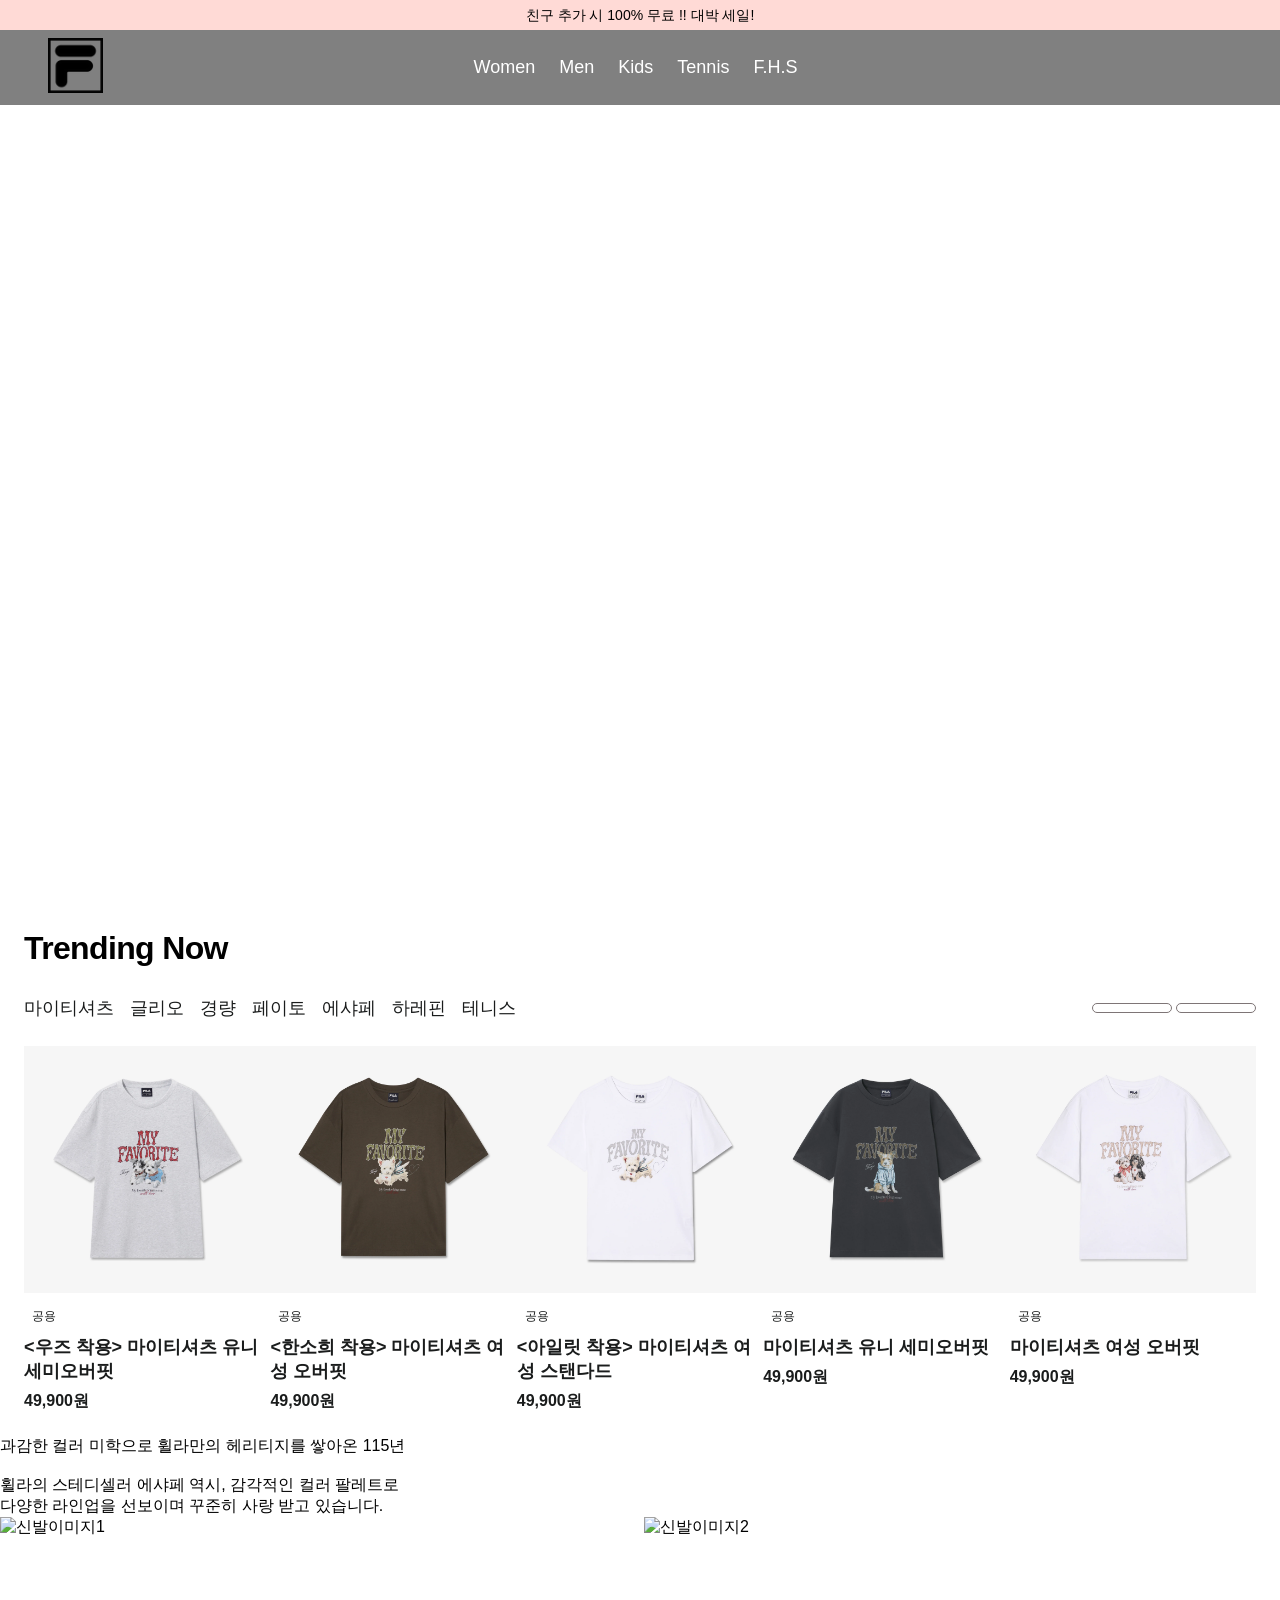
==== index.html @ 442d0986 "260515 FILA" ====
<!DOCTYPE html>
<html lang="ko">
<head>
    <meta charset="UTF-8">
    <title>Fila 공식 온라인 스토어</title>

    <link rel="stylesheet" href="css/public.css">
    <link rel="stylesheet" href="css/index.css">

    <script src="https://kit.fontawesome.com/d19fdaba43.js" crossorigin="anonymous"></script>
</head>
<body>
<div class="coupon_info_container">
    <span>친구 추가 시 100% 무료 !! 대박 세일!</span>
    <button type="button">
        <i class="fa-solid fa-xmark"></i>
    </button>
</div>

<header>
    <a class="home_btn" href="#">
        <img src="image/logo/header-logo.webp" alt="헤더로고">
    </a>

    <ul class="main_menu">
        <li><a href="#">Women</a></li>
        <li><a href="#">Men</a></li>
        <li><a href="#">Kids</a></li>
        <li><a href="#">Tennis</a></li>
        <li><a href="#">F.H.S</a></li>
    </ul>

    <nav>
        <ul>
            <li>
                <a href="#">
                    <i class="fa-solid fa-map-location-dot"></i>
                </a>
            </li>
            <li>
                <a href="#">
                    <i class="fa-solid fa-magnifying-glass"></i>
                </a>
            </li>
            <li>
                <a href="#">
                    <i class="fa-regular fa-user"></i>
                </a>
            </li>
            <li>
                <a href="#">
                    <i class="fa-solid fa-bag-shopping"></i>
                </a>
            </li>
        </ul>
    </nav>
</header>

<main>
    <section class="hero_section">
        <video playsinline="true" autoplay="autoplay" loop="loop" muted="muted" preload="metadata" poster="//www.fila.co.kr/cdn/shop/files/preview_images/40ed1433d6f740edae9171f7a3066c3a.thumbnail.0000000000_1100x.jpg?v=1778488149"><source src="//www.fila.co.kr/cdn/shop/videos/c/vp/40ed1433d6f740edae9171f7a3066c3a/40ed1433d6f740edae9171f7a3066c3a.HD-1080p-7.2Mbps-83835070.mp4?v=0" type="video/mp4"><img src="//www.fila.co.kr/cdn/shop/files/preview_images/40ed1433d6f740edae9171f7a3066c3a.thumbnail.0000000000_1100x.jpg?v=1778488149"></video>
    </section>


    <section class="trending_section">
        <h2>Trending Now</h2>
        <div>
            <ul>
                <li><button type="button">마이티셔츠</button></li>
                <li><button type="button">글리오</button></li>
                <li><button type="button">경량</button></li>
                <li><button type="button">페이토</button></li>
                <li><button type="button">에샤페</button></li>
                <li><button type="button">하레핀</button></li>
                <li><button type="button">테니스</button></li>
            </ul>

            <div class="arrow_button_container">
                <button type="button" class="arrow_button">
                    <i class="fa-solid fa-caret-left"></i>
                </button>
                <button type="button" class="arrow_button">
                    <i class="fa-solid fa-caret-right"></i>
                </button>
            </div>
        </div>

        <ul>
            <li>
                <a href="#">
                    <div class="image_container">
                        <img src="image/clothes1.webp" alt="<우즈 착용> 마이티셔츠 유니 세미오버핏">
                    </div>
                    <span class="tag">공용</span>
                    <strong class="title">&lt;우즈 착용&gt; 마이티셔츠 유니 세미오버핏</strong>
                    <strong class="price">49,900원</strong>
                </a>
            </li>
            <li>
                <a href="#">
                    <div class="image_container">
                        <img src="image/clothes2.webp" alt="<한소희 착용> 마이티셔츠 여성 오버핏">
                    </div>
                    <span class="tag">공용</span>
                    <strong class="title">&lt;한소희 착용&gt; 마이티셔츠 여성 오버핏</strong>
                    <strong class="price">49,900원</strong>
                </a>
            </li>
            <li>
                <a href="#">
                    <div class="image_container">
                        <img src="image/clothes3.webp" alt="<아일릿 착용> 마이티셔츠 여성 스탠다드">
                    </div>
                    <span class="tag">공용</span>
                    <strong class="title">&lt;아일릿 착용&gt; 마이티셔츠 여성 스탠다드</strong>
                    <strong class="price">49,900원</strong>
                </a>
            </li>
            <li>
                <a href="#">
                    <div class="image_container">
                        <img src="image/clothes4.webp" alt="마이티셔츠 유니 세미오버핏">
                    </div>
                    <span class="tag">공용</span>
                    <strong class="title">마이티셔츠 유니 세미오버핏</strong>
                    <strong class="price">49,900원</strong>
                </a>
            </li>
            <li>
                <a href="#">
                    <div class="image_container">
                        <img src="image/clothes5.webp" alt="마이티셔츠 여성 오버핏">
                    </div>
                    <span class="tag">공용</span>
                    <strong class="title">마이티셔츠 여성 오버핏</strong>
                    <strong class="price">49,900원</strong>
                </a>
            </li>
        </ul>
    </section>













    <section class="paragraph_section">
        <p>
            과감한 컬러 미학으로 휠라만의 헤리티지를 쌓아온 115년
            <br><br>
            휠라의 스테디셀러 에샤페 역시, 감각적인 컬러 팔레트로
            <br>
            다양한 라인업을 선보이며 꾸준히 사랑 받고 있습니다.
        </p>
    </section>

    <section class="image_section1">
        <img src="image/img1_1.webp" height="938" width="750" alt="신발이미지1" />
        <img src="image/img1_2.webp" height="938" width="750" alt="신발이미지2" />
    </section>









</main>



<footer>

</footer>
</body>
</html>
---- css/public.css ----
@font-face {
    font-family: 'Pretendard';
    src: url('https://cdn.jsdelivr.net/gh/projectnoonnu/pretendard@1.0/Pretendard-Thin.woff2') format('woff2');
    font-weight: 100;
    font-display: swap;
}

@font-face {
    font-family: 'Pretendard';
    src: url('https://cdn.jsdelivr.net/gh/projectnoonnu/pretendard@1.0/Pretendard-ExtraLight.woff2') format('woff2');
    font-weight: 200;
    font-display: swap;
}

@font-face {
    font-family: 'Pretendard';
    src: url('https://cdn.jsdelivr.net/gh/projectnoonnu/pretendard@1.0/Pretendard-Light.woff2') format('woff2');
    font-weight: 300;
    font-display: swap;
}

@font-face {
    font-family: 'Pretendard';
    src: url('https://cdn.jsdelivr.net/gh/projectnoonnu/pretendard@1.0/Pretendard-Regular.woff2') format('woff2');
    font-weight: 400;
    font-display: swap;
}

@font-face {
    font-family: 'Pretendard';
    src: url('https://cdn.jsdelivr.net/gh/projectnoonnu/pretendard@1.0/Pretendard-Medium.woff2') format('woff2');
    font-weight: 500;
    font-display: swap;
}

@font-face {
    font-family: 'Pretendard';
    src: url('https://cdn.jsdelivr.net/gh/projectnoonnu/pretendard@1.0/Pretendard-SemiBold.woff2') format('woff2');
    font-weight: 600;
    font-display: swap;
}

@font-face {
    font-family: 'Pretendard';
    src: url('https://cdn.jsdelivr.net/gh/projectnoonnu/pretendard@1.0/Pretendard-Bold.woff2') format('woff2');
    font-weight: 700;
    font-display: swap;
}

@font-face {
    font-family: 'Pretendard';
    src: url('https://cdn.jsdelivr.net/gh/projectnoonnu/pretendard@1.0/Pretendard-ExtraBold.woff2') format('woff2');
    font-weight: 800;
    font-display: swap;
}

@font-face {
    font-family: 'Pretendard';
    src: url('https://cdn.jsdelivr.net/gh/projectnoonnu/pretendard@1.0/Pretendard-Black.woff2') format('woff2');
    font-weight: 900;
    font-display: swap;
}

:root {
    /* Surface: 전체적인 배경과 면의 구성 */
    --color-surface: #f9f9f9;
    --color-surface-dim: #dadada;
    --color-surface-bright: #f9f9f9;
    --color-surface-container-lowest: #ffffff;
    --color-surface-container-low: #f3f3f4;
    --color-surface-container: #eeeeee;
    --color-surface-container-high: #e8e8e8;
    --color-surface-container-highest: #e2e2e2;
    --color-on-surface: #1a1c1c;
    --color-on-surface-variant: #4c4546;
    --color-inverse-surface: #2f3131;
    --color-inverse-on-surface: #f0f1f1;

    /* Line & Tint: 경계선 및 틴트 */
    --color-outline: #7e7576;
    --color-outline-variant: #cfc4c5;
    --color-surface-tint: #5e5e5e;

    /* Primary: 핵심이 되는 블랙 포인트 */
    --color-primary: #000000;
    --color-on-primary: #ffffff;
    --color-primary-container: #1b1b1b;
    --color-on-primary-container: #848484;
    --color-inverse-primary: #c6c6c6;

    /* Secondary: 차분한 미디엄 그레이 */
    --color-secondary: #5e5e5d;
    --color-on-secondary: #ffffff;
    --color-secondary-container: #e0dfdd;
    --color-on-secondary-container: #626361;

    /* Tertiary: 프라이머리와 조화를 이루는 블랙/다크 그레이 */
    --color-tertiary: #000000;
    --color-on-tertiary: #ffffff;
    --color-tertiary-container: #1b1b1b;
    --color-on-tertiary-container: #848484;

    /* Error: 가시성을 위한 레드 포인트 (유지) */
    --color-error: #ba1a1a;
    --color-on-error: #ffffff;
    --color-error-container: #ffdad6;
    --color-on-error-container: #93000a;

    /* Fixed: 고정된 대비값 (베이지 & 실버 톤) */
    --color-primary-fixed: #e2e2e2;
    --color-primary-fixed-dim: #c6c6c6;
    --color-on-primary-fixed: #1b1b1b;
    --color-on-primary-fixed-variant: #474747;
    --color-secondary-fixed: #e3e2e0;
    --color-secondary-fixed-dim: #c7c6c4;
    --color-on-secondary-fixed: #1b1c1b;
    --color-on-secondary-fixed-variant: #464746;
    --color-tertiary-fixed: #e2e2e2;
    --color-tertiary-fixed-dim: #c6c6c6;
    --color-on-tertiary-fixed: #1b1b1b;
    --color-on-tertiary-fixed-variant: #474747;

    /* Background & Others */
    --color-background: #f9f9f9;
    --color-on-background: #1a1c1c;
    --color-surface-variant: #e2e2e2;

    /* Typography tokens */
    --font-family-primary: 'Pretendard', sans-serif;
    --font-family-fallback: 'Pretendard', sans-serif;

    --font-display-lg-family: var(--font-family-primary);
    --font-display-lg-size: 72px;
    --font-display-lg-weight: 700;
    --font-display-lg-line-height: 1.1;
    --font-display-lg-letter-spacing: -0.04em;

    --font-display-lg-mobile-family: var(--font-family-primary);
    --font-display-lg-mobile-size: 40px;
    --font-display-lg-mobile-weight: 700;
    --font-display-lg-mobile-line-height: 1.2;
    --font-display-lg-mobile-letter-spacing: -0.02em;

    --font-headline-lg-family: var(--font-family-primary);
    --font-headline-lg-size: 32px;
    --font-headline-lg-weight: 600;
    --font-headline-lg-line-height: 1.3;
    --font-headline-lg-letter-spacing: -0.02em;

    --font-headline-md-family: var(--font-family-primary);
    --font-headline-md-size: 24px;
    --font-headline-md-weight: 600;
    --font-headline-md-line-height: 1.4;
    --font-headline-md-letter-spacing: -0.01em;

    --font-body-lg-family: var(--font-family-primary);
    --font-body-lg-size: 18px;
    --font-body-lg-weight: 700;
    --font-body-lg-line-height: 1.6;
    --font-body-lg-letter-spacing: 0;

    --font-body-md-family: var(--font-family-primary);
    --font-body-md-size: 16px;
    --font-body-md-weight: 400;
    --font-body-md-line-height: 1.6;
    --font-body-md-letter-spacing: 0;

    --font-label-lg-family: var(--font-family-primary);
    --font-label-lg-size: 14px;
    --font-label-lg-weight: 600;
    --font-label-lg-line-height: 1.2;
    --font-label-lg-letter-spacing: 0.05em;

    --font-label-sm-family: var(--font-family-primary);
    --font-label-sm-size: 12px;
    --font-label-sm-weight: 500;
    --font-label-sm-line-height: 1.2;
    --font-label-sm-letter-spacing: 0.02em;

    /* Spacing and layout tokens */
    --spacing-base: 8px;
    --spacing-container-max: 1440px;
    --spacing-gutter: 32px;
    --spacing-margin-desktop: 64px;
    --spacing-margin-mobile: 20px;
    --spacing-section-gap: 120px;

    /* Shape and structure tokens */
    --radius-none: 0;
    --border-width-hairline: 1px;
    --border-width-focus: 2px;
    --border-primary: var(--border-width-hairline) solid var(--color-primary);
}

*{
    margin: 0;
    padding: 0;
    box-sizing: border-box;
    font-family: var(--font-family-primary);
}
ul{
    list-style: none;
}
---- css/index.css ----
.coupon_info_container{
    position: fixed;
    width: 100%;
    height: 30px;
    text-align: center;
    font-size: var(--font-label-lg-size);
    line-height: 30px;
    background-color: var(--color-error-container);
    z-index: 99;
}
.coupon_info_container > button{
    position: absolute;
    right: 20px;
    line-height: 30px;
    background: unset;
    border: none;
    color: var(--color-on-secondary-container);
}
/***********************************************************/
header{
    position: absolute;
    width: 100vw;
    top: 30px;
    background-color: grey;
    display: flex;
    justify-content: space-between;
    align-items: center;
    padding: 8px 48px;
}

header > .home_btn > img{
    width: 55px;
    height: 55px;
}

header > .main_menu{
    display: flex;
}

header > .main_menu > li{
    padding: 4px 12px;
    cursor: pointer;
    /*background-color: black;*/
}
header > .main_menu > li > a{
    text-decoration: none; /*underline 제거*/
    color: var(--color-on-primary);
    font-size: var(--font-body-lg-size);
    font-weight: 500;
    line-height: var(--font-body-lg-line-height);
    letter-spacing: var(--font-body-lg-letter-spacing);
    padding: 4px 0;
    /* 마우스 올렸을 시 */
    &:hover{
        border-bottom: 2px solid var(--color-on-primary)
    }
}

header > nav > ul{
    display: flex;
}

header > nav li{
    padding: 4px 8px;
}

header > nav a{
    text-decoration: none; /*underline 제거*/
    color: var(--color-on-primary);
    font-size: var(--font-body-lg-size);
    font-weight: var(--font-body-lg-weight);
    line-height: var(--font-body-lg-line-height);
    letter-spacing: var(--font-body-lg-letter-spacing);
    padding: 4px 0;
}
/****************************************************/

main > .hero_section > video{
    width: 100vw;
    height: 100vh;
    object-fit: cover;
}
/************************************************/

main > .trending_section{
    padding: 24px;
    display: flex;
    flex-direction: column;
    gap: 24px;
}

.trending_section > h2{
    font-size: var(--font-headline-lg-size);
    font-weight: var(--font-headline-lg-weight);
    line-height: var(--font-headline-lg-line-height);
    letter-spacing: var(--font-headline-lg-letter-spacing);
}

.trending_section > div{
    display: flex;
    justify-content: space-between;
}
.trending_section > div > ul{
    display: flex;
    gap: 16px;
}
.trending_section button{
    font-size: var(--font-body-lg-size);
    line-height: var(--font-body-lg-line-height);
    background: unset;
    border: none;
    color: var(--color-on-background);
}
.trending_section .arrow_button{
    width: 80px;
    border: 1px solid var(--color-outline);
    color: var(--color-on-background);
    border-radius: 16px;
    padding: 4px 8px;
    cursor: pointer;

    &:hover {
        background-color: var(--color-surface-container-high);
    }
}

.trending_section > ul{
    display: flex;
}
.trending_section > ul > li{
    width: 400px;
}
.trending_section > ul > li > a{
    display: flex;
    flex-direction: column;
    gap: 8px;
    text-decoration: none;
    color: var(--color-on-background);
}
.trending_section .image_container > img{
    width: 100%;
}

.trending_section .tag{
    font-size: var(--font-label-sm-size);
    line-height: var(--font-label-sm-line-height);
    color: var(--color-on-background);
    padding: 4px 8px;
    border-radius: 16px;
}
.trending_section .title{
    font-size: var(--font-body-lg-size);
    font-weight: var(--font-body-lg-weight);
}
.trending_section .price{}







/************************************************/

main .image_section1{
    display: flex;
}
main .image_section1 img{
    width: 100%;
}
main .image_section1 img:first-child{
    margin-right: 8px;
}
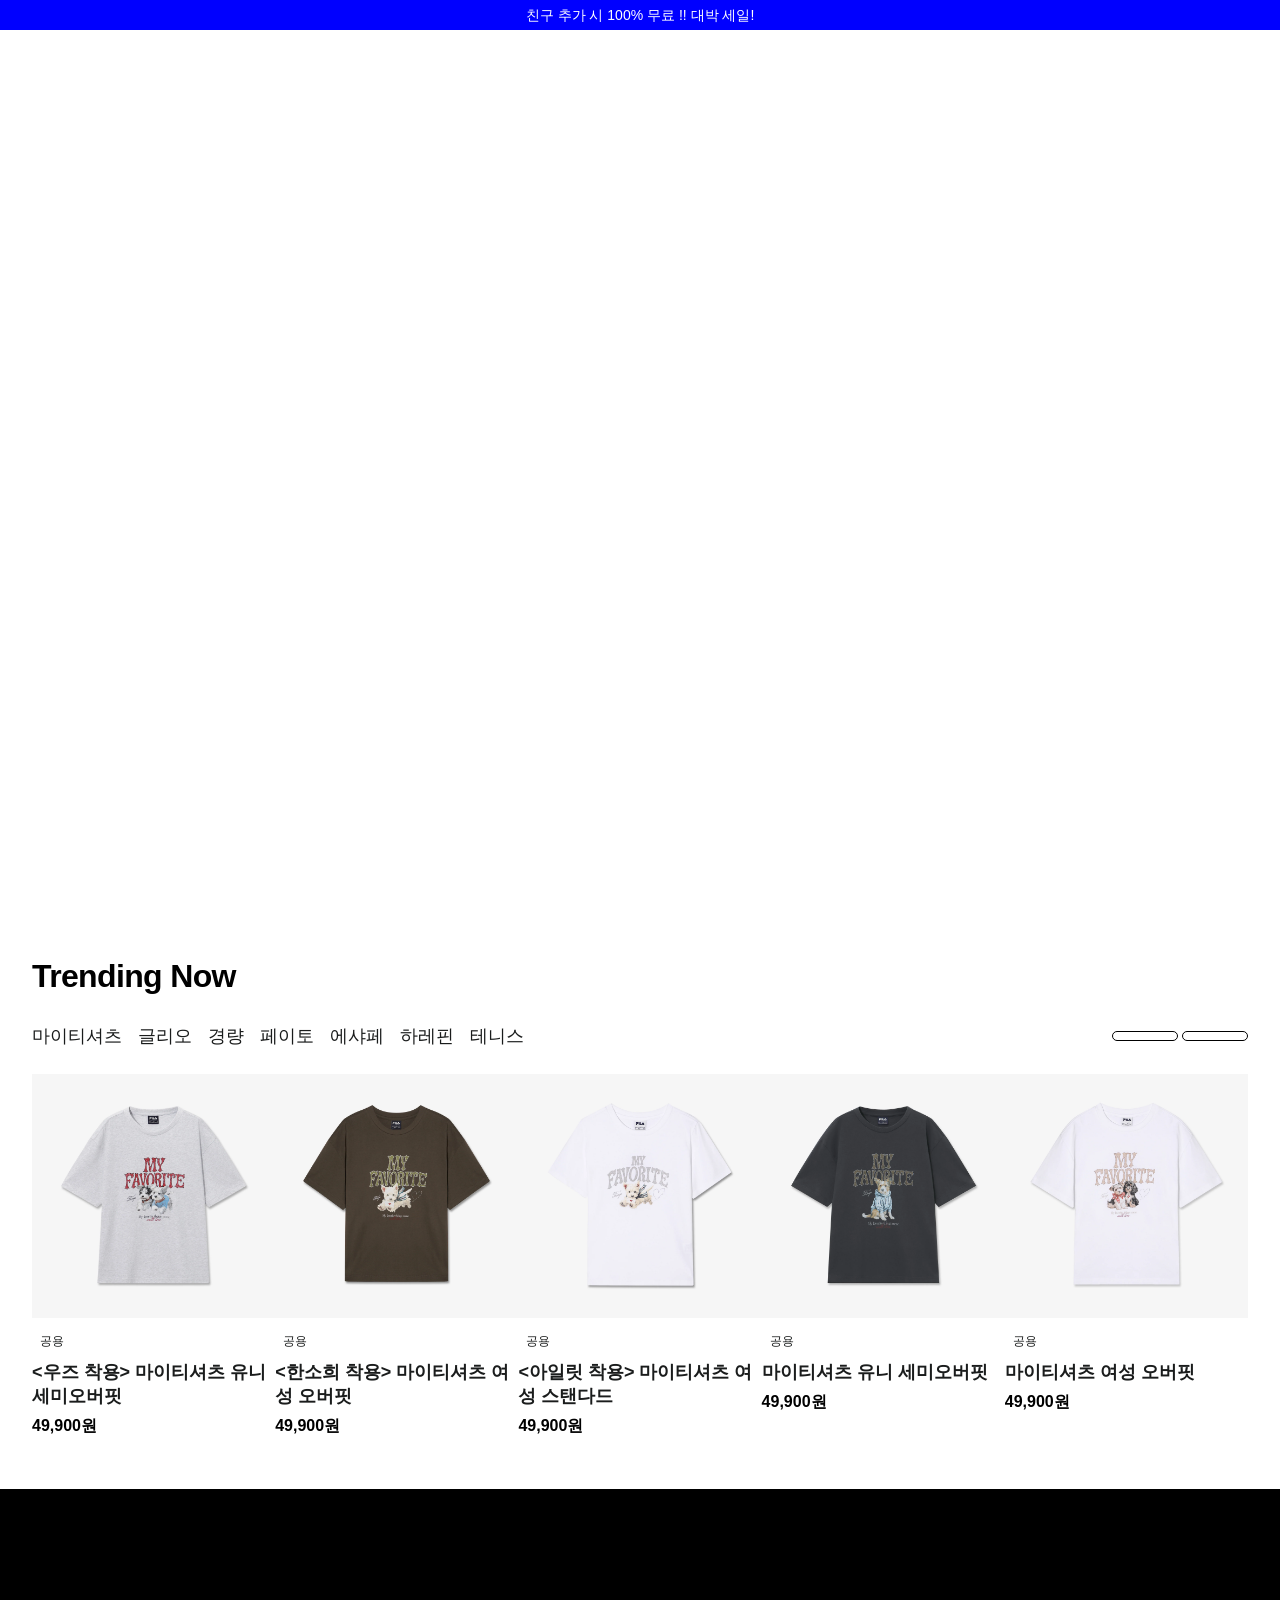
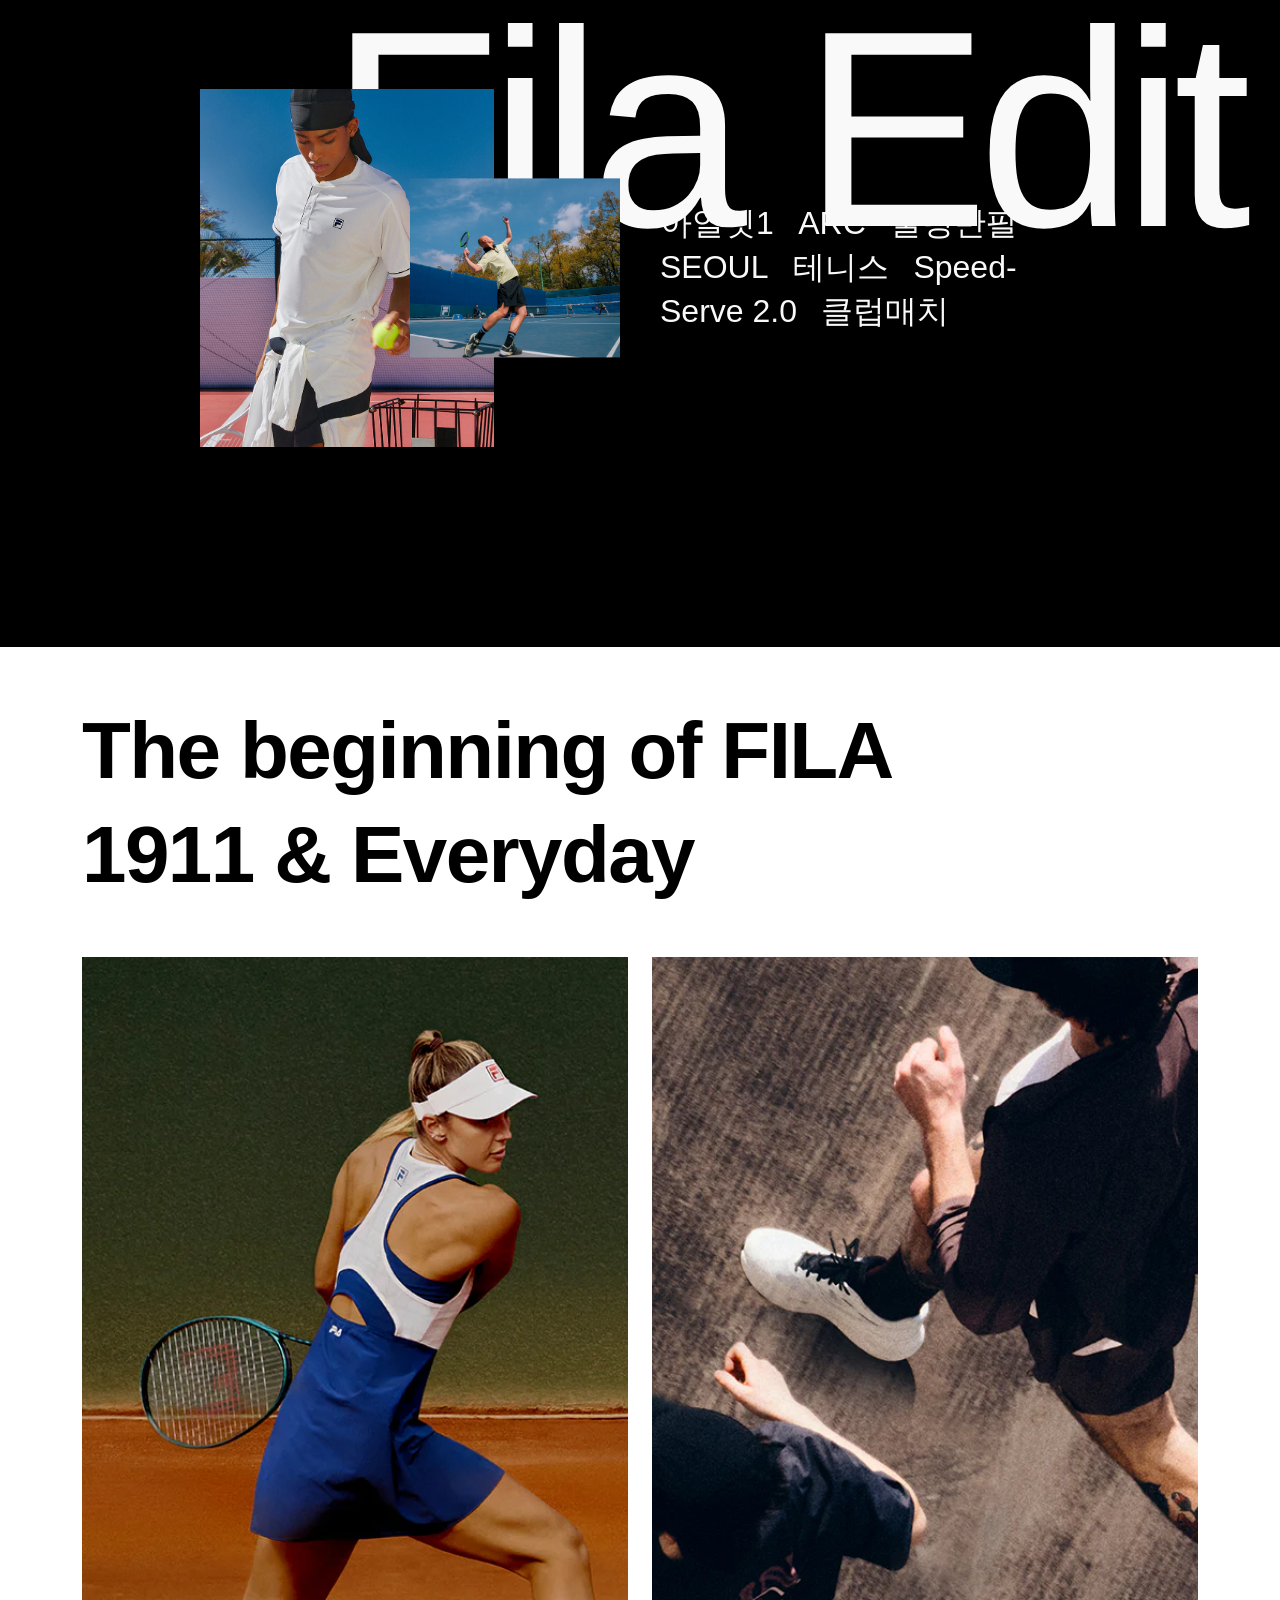
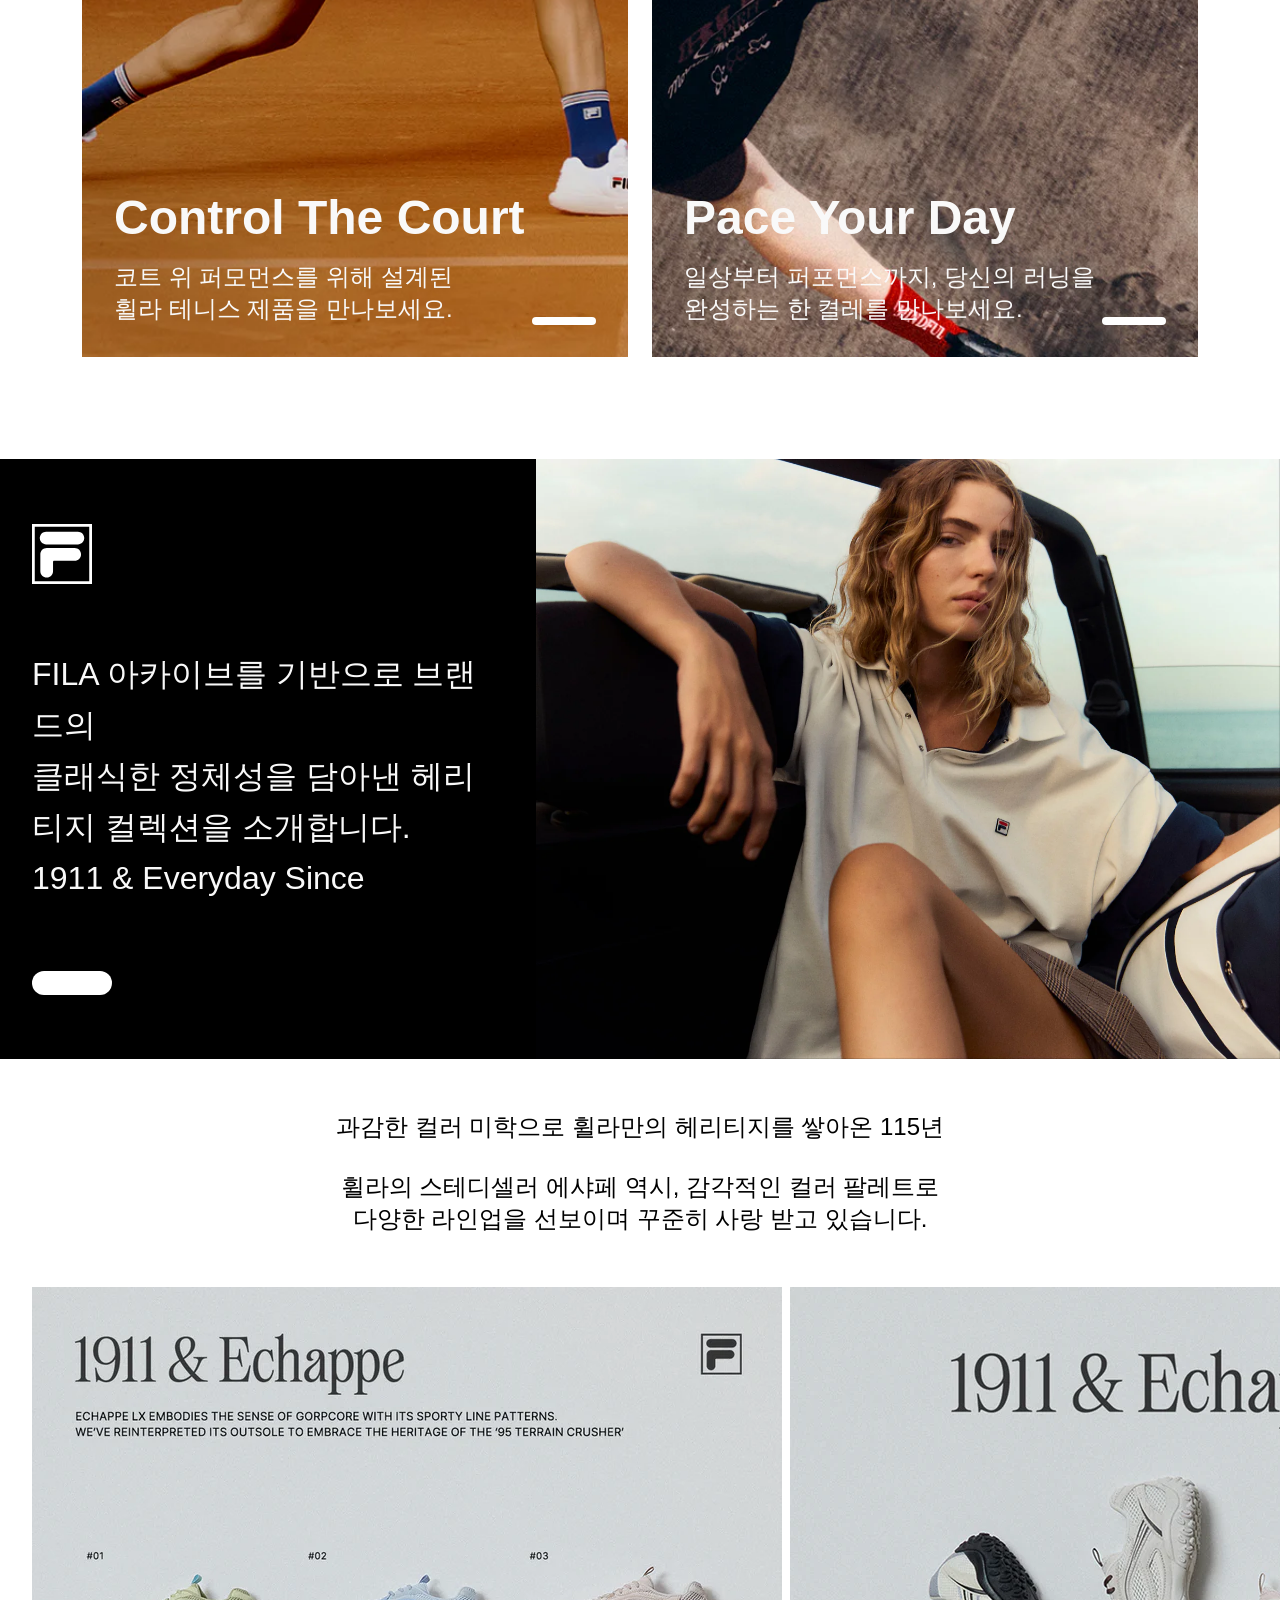
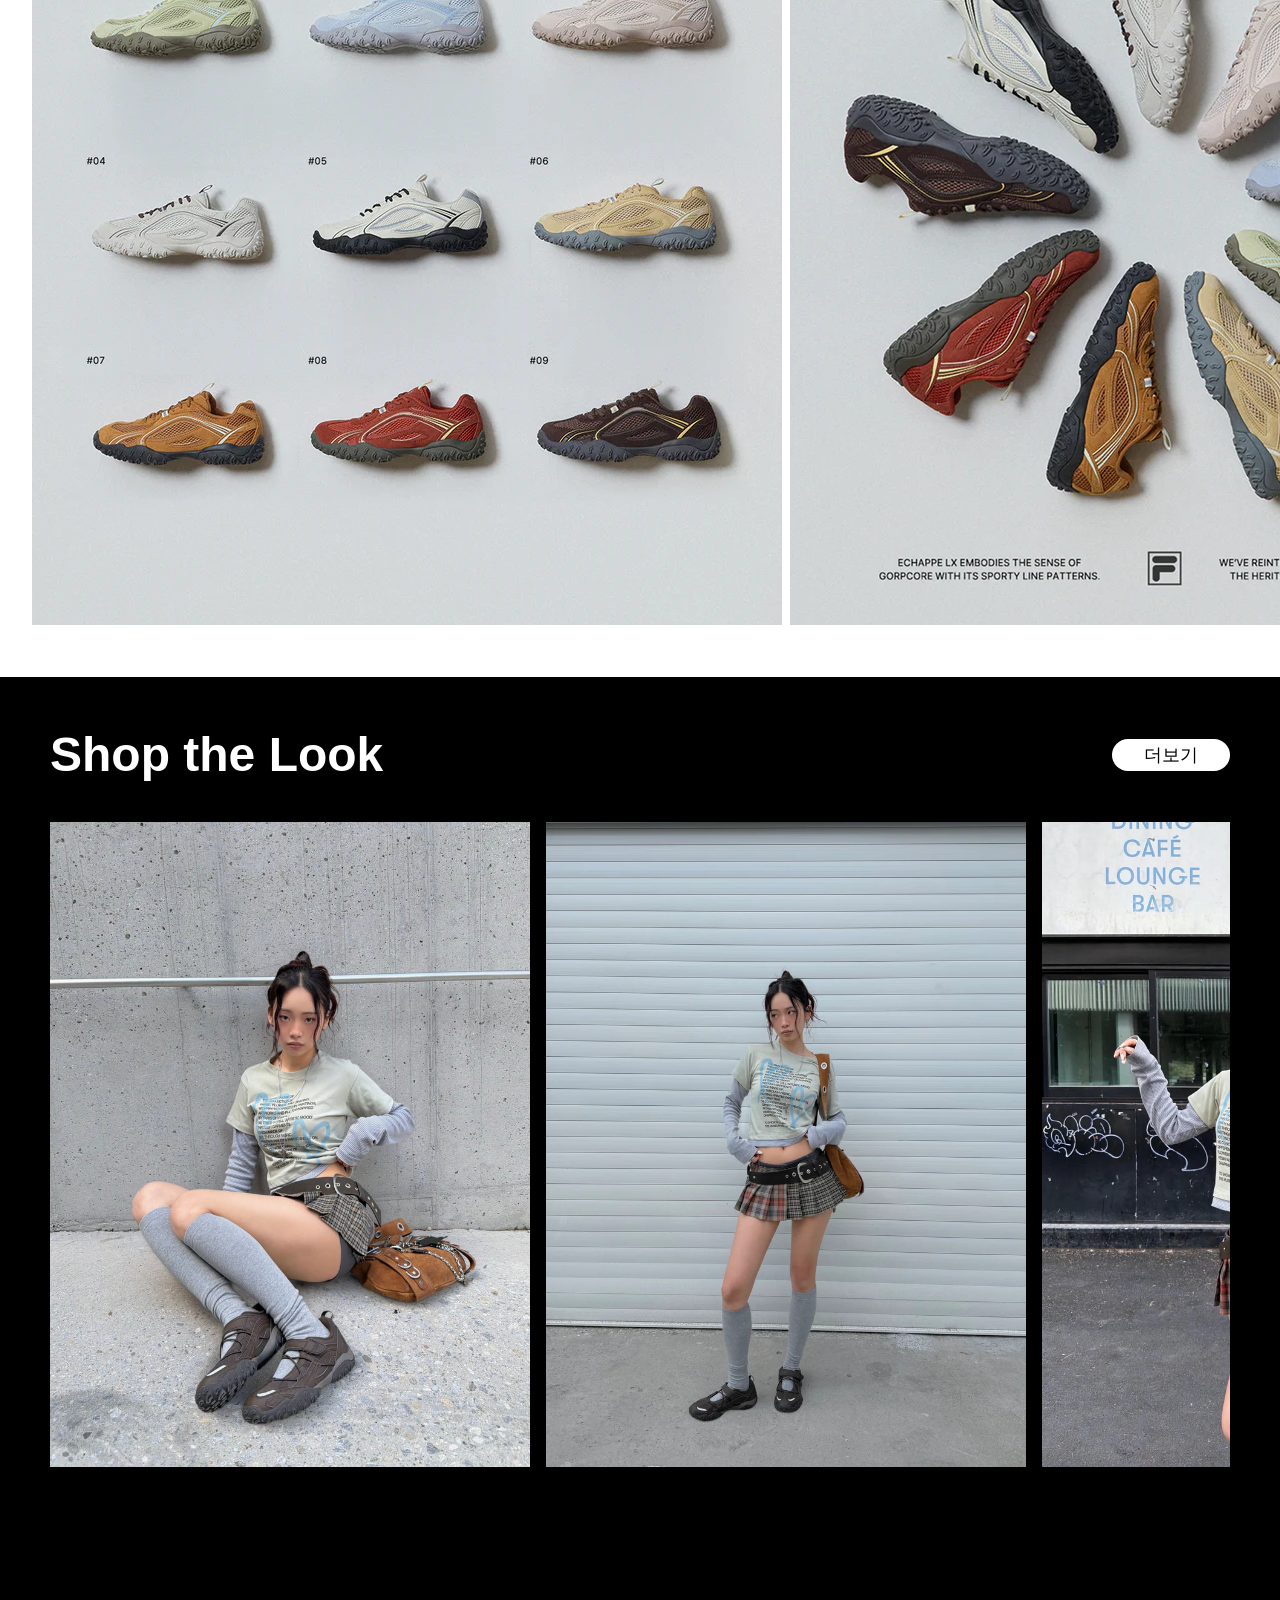
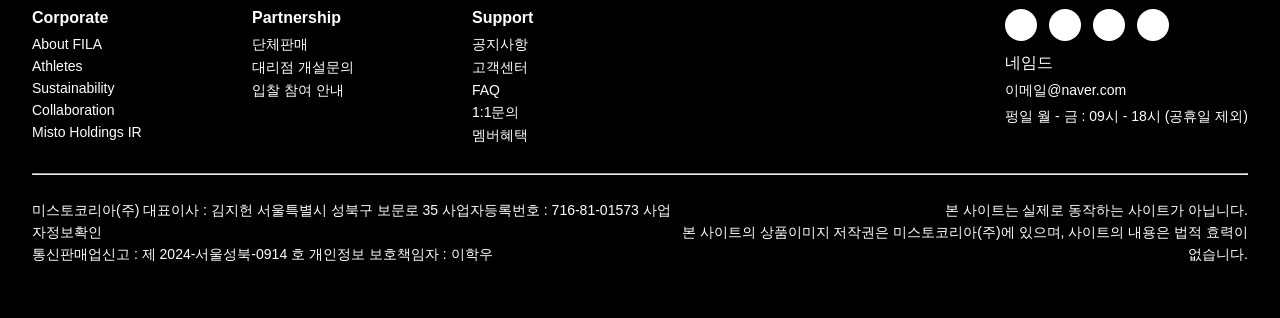
==== commit f573e164: "0518 수업 끝 !!!!" ====
--- a/index.html
+++ b/index.html
@@ -10,176 +10,404 @@
     <script src="https://kit.fontawesome.com/d19fdaba43.js" crossorigin="anonymous"></script>
 </head>
 <body>
-<div class="coupon_info_container">
-    <span>친구 추가 시 100% 무료 !! 대박 세일!</span>
-    <button type="button">
-        <i class="fa-solid fa-xmark"></i>
-    </button>
-</div>
-
-<header>
-    <a class="home_btn" href="#">
-        <img src="image/logo/header-logo.webp" alt="헤더로고">
-    </a>
-
-    <ul class="main_menu">
-        <li><a href="#">Women</a></li>
-        <li><a href="#">Men</a></li>
-        <li><a href="#">Kids</a></li>
-        <li><a href="#">Tennis</a></li>
-        <li><a href="#">F.H.S</a></li>
-    </ul>
-
-    <nav>
-        <ul>
-            <li>
-                <a href="#">
-                    <i class="fa-solid fa-map-location-dot"></i>
+<div id="mainpage">
+    <div class="coupon_info_container">
+        <span>친구 추가 시 100% 무료 !! 대박 세일!</span>
+        <button type="button">
+            <i class="fa-solid fa-xmark"></i>
+        </button>
+    </div>
+
+    <header>
+        <a class="home_btn" href="#">
+            <img src="image/logo/fila-logo.svg" alt="헤더로고">
+        </a>
+
+        <ul class="main_menu">
+            <li><a href="#">Women</a></li>
+            <li><a href="#">Men</a></li>
+            <li><a href="#">Kids</a></li>
+            <li><a href="#">Tennis</a></li>
+            <li><a href="#">F.H.S</a></li>
+        </ul>
+
+        <nav>
+            <ul>
+                <li>
+                    <a href="#">
+                        <i class="fa-solid fa-map-location-dot"></i>
+                    </a>
+                </li>
+                <li>
+                    <a href="#">
+                        <i class="fa-solid fa-magnifying-glass"></i>
+                    </a>
+                </li>
+                <li>
+                    <a href="#">
+                        <i class="fa-regular fa-user"></i>
+                    </a>
+                </li>
+                <li>
+                    <a href="#">
+                        <i class="fa-solid fa-bag-shopping"></i>
+                    </a>
+                </li>
+            </ul>
+        </nav>
+    </header>
+
+    <main>
+        <section class="hero_section">
+            <video playsinline="true" autoplay="autoplay" loop="loop" muted="muted" preload="metadata" poster="//www.fila.co.kr/cdn/shop/files/preview_images/40ed1433d6f740edae9171f7a3066c3a.thumbnail.0000000000_1100x.jpg?v=1778488149"><source src="//www.fila.co.kr/cdn/shop/videos/c/vp/40ed1433d6f740edae9171f7a3066c3a/40ed1433d6f740edae9171f7a3066c3a.HD-1080p-7.2Mbps-83835070.mp4?v=0" type="video/mp4"><img src="//www.fila.co.kr/cdn/shop/files/preview_images/40ed1433d6f740edae9171f7a3066c3a.thumbnail.0000000000_1100x.jpg?v=1778488149"></video>
+        </section>
+
+        <section class="trending_section">
+            <h2>Trending Now</h2>
+            <div>
+                <ul>
+                    <li><button type="button">마이티셔츠</button></li>
+                    <li><button type="button">글리오</button></li>
+                    <li><button type="button">경량</button></li>
+                    <li><button type="button">페이토</button></li>
+                    <li><button type="button">에샤페</button></li>
+                    <li><button type="button">하레핀</button></li>
+                    <li><button type="button">테니스</button></li>
+                </ul>
+
+                <div class="arrow_button_container">
+                    <button type="button" class="arrow_button border rounded">
+                        <i class="fa-solid fa-caret-left"></i>
+                    </button>
+                    <button type="button" class="arrow_button border rounded">
+                        <i class="fa-solid fa-caret-right"></i>
+                    </button>
+                </div>
+            </div>
+
+            <ul>
+                <li>
+                    <a href="#">
+                        <div class="image_container">
+                            <img src="image/clothes1.webp" alt="<우즈 착용> 마이티셔츠 유니 세미오버핏">
+                        </div>
+                        <span class="tag">공용</span>
+                        <strong class="title">&lt;우즈 착용&gt; 마이티셔츠 유니 세미오버핏</strong>
+                        <strong class="price">49,900원</strong>
+                    </a>
+                </li>
+                <li>
+                    <a href="#">
+                        <div class="image_container">
+                            <img src="image/clothes2.webp" alt="<한소희 착용> 마이티셔츠 여성 오버핏">
+                        </div>
+                        <span class="tag">공용</span>
+                        <strong class="title">&lt;한소희 착용&gt; 마이티셔츠 여성 오버핏</strong>
+                        <strong class="price">49,900원</strong>
+                    </a>
+                </li>
+                <li>
+                    <a href="#">
+                        <div class="image_container">
+                            <img src="image/clothes3.webp" alt="<아일릿 착용> 마이티셔츠 여성 스탠다드">
+                        </div>
+                        <span class="tag">공용</span>
+                        <strong class="title">&lt;아일릿 착용&gt; 마이티셔츠 여성 스탠다드</strong>
+                        <strong class="price">49,900원</strong>
+                    </a>
+                </li>
+                <li>
+                    <a href="#">
+                        <div class="image_container">
+                            <img src="image/clothes4.webp" alt="마이티셔츠 유니 세미오버핏">
+                        </div>
+                        <span class="tag">공용</span>
+                        <strong class="title">마이티셔츠 유니 세미오버핏</strong>
+                        <strong class="price">49,900원</strong>
+                    </a>
+                </li>
+                <li>
+                    <a href="#">
+                        <div class="image_container">
+                            <img src="image/clothes5.webp" alt="마이티셔츠 여성 오버핏">
+                        </div>
+                        <span class="tag">공용</span>
+                        <strong class="title">마이티셔츠 여성 오버핏</strong>
+                        <strong class="price">49,900원</strong>
+                    </a>
+                </li>
+            </ul>
+        </section>
+
+        <section class="edit_section">
+            <h2>Fila Edit</h2>
+
+            <div class="image_container">
+                <img class="main" src="./image/img2_1.webp" height="2099" width="1500" alt="메인이미지"/>
+                <img class="sub" src="./image/img2_2.webp" height="810" width="540" alt="서브이미지"/>
+            </div>
+
+            <div class="label_container">
+                <div>
+                    <a href="#">아일릿1</a>
+                    <a href="#">ARC</a>
+                    <a href="#">쿨링반팔</a>
+                    <a href="#">SEOUL</a>
+                    <a href="#">테니스</a>
+                    <a href="#">Speed-Serve 2.0</a>
+                    <a href="#">클럽매치</a>
+                </div>
+            </div>
+        </section>
+
+        <section class="information1_section">
+            <h2>The beginning of FILA<br>1911 & Everyday</h2>
+
+            <div>
+                <a href="#" style="background-image: url('image/img3_1.webp');">
+                    <div class="information">
+                        <h3>Control The Court</h3>
+                        <p>
+                            코트 위 퍼모먼스를 위해 설계된<br>
+                            휠라 테니스 제품을 만나보세요.
+                        </p>
+                        <button type="button" class="arrow_button rounded">
+                            <i class="fa-solid fa-caret-right"></i>
+                        </button>
+                    </div>
                 </a>
-            </li>
-            <li>
-                <a href="#">
-                    <i class="fa-solid fa-magnifying-glass"></i>
+                <a href="#" style="background-image: url('image/img3_2.webp');">
+                    <div class="information">
+                        <h3>Pace Your Day</h3>
+                        <p>
+                            일상부터 퍼포먼스까지, 당신의 러닝을<br>
+                            완성하는 한 켤레를 만나보세요.
+                        </p>
+                        <button type="button" class="arrow_button rounded">
+                            <i class="fa-solid fa-caret-right"></i>
+                        </button>
+                    </div>
                 </a>
-            </li>
-            <li>
-                <a href="#">
-                    <i class="fa-regular fa-user"></i>
+            </div>
+        </section>
+
+        <section class="information2_section">
+            <div class="info2_text">
+                <img src="image/logo/fila-logo.svg" height="60" width="60" alt="logo"/>
+                <p class="information">
+                    FILA 아카이브를 기반으로 브랜드의<br>클래식한 정체성을 담아낸 헤리티지 컬렉션을 소개합니다. <br> 1911 & Everyday Since
+                </p>
+                <a href="">
+                    <button type="button" class="arrow_button rounded big">
+                        <i class="fa-solid fa-caret-right"></i>
+                    </button>
                 </a>
-            </li>
-            <li>
-                <a href="#">
-                    <i class="fa-solid fa-bag-shopping"></i>
-                </a>
-            </li>
-        </ul>
-    </nav>
-</header>
-
-<main>
-    <section class="hero_section">
-        <video playsinline="true" autoplay="autoplay" loop="loop" muted="muted" preload="metadata" poster="//www.fila.co.kr/cdn/shop/files/preview_images/40ed1433d6f740edae9171f7a3066c3a.thumbnail.0000000000_1100x.jpg?v=1778488149"><source src="//www.fila.co.kr/cdn/shop/videos/c/vp/40ed1433d6f740edae9171f7a3066c3a/40ed1433d6f740edae9171f7a3066c3a.HD-1080p-7.2Mbps-83835070.mp4?v=0" type="video/mp4"><img src="//www.fila.co.kr/cdn/shop/files/preview_images/40ed1433d6f740edae9171f7a3066c3a.thumbnail.0000000000_1100x.jpg?v=1778488149"></video>
-    </section>
-
-
-    <section class="trending_section">
-        <h2>Trending Now</h2>
-        <div>
-            <ul>
-                <li><button type="button">마이티셔츠</button></li>
-                <li><button type="button">글리오</button></li>
-                <li><button type="button">경량</button></li>
-                <li><button type="button">페이토</button></li>
-                <li><button type="button">에샤페</button></li>
-                <li><button type="button">하레핀</button></li>
-                <li><button type="button">테니스</button></li>
-            </ul>
-
-            <div class="arrow_button_container">
-                <button type="button" class="arrow_button">
-                    <i class="fa-solid fa-caret-left"></i>
-                </button>
-                <button type="button" class="arrow_button">
+            </div>
+
+            <div class="info2_image">
+                <img src="./image/img4_1.webp" alt="이미지">
+            </div>
+        </section>
+
+        <section class="information3_section">
+            <p>
+                과감한 컬러 미학으로 휠라만의 헤리티지를 쌓아온 115년
+                <br><br>
+                휠라의 스테디셀러 에샤페 역시, 감각적인 컬러 팔레트로
+                <br>
+                다양한 라인업을 선보이며 꾸준히 사랑 받고 있습니다.
+            </p>
+            <div class="image_container">
+                <img src="image/img1_1.webp" height="938" width="750" alt="신발이미지1" />
+                <img src="image/img1_2.webp" height="938" width="750" alt="신발이미지2" />
+            </div>
+        </section>
+
+        <section class="information4_section">
+            <div>
+                <h2>Shop the Look</h2>
+                <button type="button" class="arrow_button rounded">
+                    <span>더보기</span>
                     <i class="fa-solid fa-caret-right"></i>
                 </button>
             </div>
+
+            <div class="slide_wrapper">
+                <ul class="slide_container">
+                    <li role="button"><img src="image/slide01.jpg" alt="이미지"></li>
+                    <li role="button"><img src="image/slide02.webp" alt="이미지"></li>
+                    <li role="button"><img src="image/slide03.webp" alt="이미지"></li>
+                    <li role="button"><img src="image/slide04.webp" alt="이미지"></li>
+                    <li role="button"><img src="image/slide05.webp" alt="이미지"></li>
+                    <li role="button"><img src="image/slide06.webp" alt="이미지"></li>
+                    <li role="button"><img src="image/slide07.webp" alt="이미지"></li>
+                    <li role="button"><img src="image/slide08.webp" alt="이미지"></li>
+                </ul>
+            </div>
+        </section>
+
+    </main>
+
+    <footer>
+        <div>
+            <section class="site_nav">
+                <div>
+                    <h4>Corporate</h4>
+                    <ul>
+                        <li><a href="#">About FILA</a></li>
+                        <li><a href="#">Athletes</a></li>
+                        <li><a href="#">Sustainability</a></li>
+                        <li><a href="#">Collaboration</a></li>
+                        <li><a href="#">Misto Holdings IR</a></li>
+                    </ul>
+                </div>
+                <div>
+                    <h4>Partnership</h4>
+                    <ul>
+                        <li><a href="#">단체판매</a></li>
+                        <li><a href="#">대리점 개설문의</a></li>
+                        <li><a href="#">입찰 참여 안내</a></li>
+                    </ul>
+                </div>
+                <div>
+                    <h4>Support</h4>
+                    <ul>
+                        <li><a href="#">공지사항</a></li>
+                        <li><a href="#">고객센터</a></li>
+                        <li><a href="#">FAQ</a></li>
+                        <li><a href="#">1:1문의</a></li>
+                        <li><a href="#">멤버혜택</a></li>
+                    </ul>
+                </div>
+            </section>
+            <div>
+                <section class="sns_nav">
+                    <nav>
+                        <ul>
+                            <li><a href="#"><i class="fa-brands fa-instagram"></i></a></li>
+                            <li><a href="#"><i class="fa-brands fa-facebook-f"></i></a></li>
+                            <li><a href="#"><i class="fa-brands fa-x-twitter"></i></a></li>
+                            <li><a href="#"><i class="fa-brands fa-youtube"></i></a></li>
+                        </ul>
+                    </nav>
+                </section>
+
+                <section class="me_info">
+                    <div class="name">네임드</div>
+                    <div class="email">이메일@naver.com</div>
+                    <div class="text">펑일 월 - 금 : 09시 - 18시 (공휴일 제외)</div>
+                </section>
+            </div>
         </div>
 
-        <ul>
-            <li>
-                <a href="#">
-                    <div class="image_container">
-                        <img src="image/clothes1.webp" alt="<우즈 착용> 마이티셔츠 유니 세미오버핏">
+        <hr>
+        <div>
+            <section class="corp_info">
+                <div>
+                    <div>
+                        <span>미스토코리아(주) 대표이사 : 김지헌</span>
+                        <span>서울특별시 성북구 보문로 35</span>
+                        <span>사업자등록번호 : 716-81-01573 사업자정보확인</span>
                     </div>
-                    <span class="tag">공용</span>
-                    <strong class="title">&lt;우즈 착용&gt; 마이티셔츠 유니 세미오버핏</strong>
-                    <strong class="price">49,900원</strong>
-                </a>
-            </li>
-            <li>
-                <a href="#">
-                    <div class="image_container">
-                        <img src="image/clothes2.webp" alt="<한소희 착용> 마이티셔츠 여성 오버핏">
+                    <div>
+                        <span>통신판매업신고 : 제 2024-서울성북-0914 호</span>
+                        <span>개인정보 보호책임자 : 이학우</span>
                     </div>
-                    <span class="tag">공용</span>
-                    <strong class="title">&lt;한소희 착용&gt; 마이티셔츠 여성 오버핏</strong>
-                    <strong class="price">49,900원</strong>
-                </a>
-            </li>
-            <li>
-                <a href="#">
-                    <div class="image_container">
-                        <img src="image/clothes3.webp" alt="<아일릿 착용> 마이티셔츠 여성 스탠다드">
+                </div>
+            </section>
+
+            <section class="site_info">
+                <div>본 사이트는 실제로 동작하는 사이트가 아닙니다.</div>
+                <div>본 사이트의 상품이미지 저작권은 미스토코리아(주)에 있으며, 사이트의 내용은 법적 효력이 없습니다.</div>
+            </section>
+        </div>
+
+    </footer>
+</div>
+
+    <div id="popup">
+
+        <div class="bg"></div>
+
+        <div class="popup_container">
+            <img src="./image/popup01.webp" alt="팝업이미지01">
+            <div id="pop_i">
+                <div class="pop_infohead">
+                    <input type="checkbox" id="select-all" name="select_all">
+                    <label for="select-all">전체 선택</label>
+                </div>
+                <div class="popup_info">
+                    <form>
+                        <ul class="infolist">
+                            <li>
+                                <div class="itemtxt">
+                                    <input type="checkbox" id="item-choco" name="select_items">
+                                    <label for="item-choco" class="item-image">
+                                        <img src="./image/pop_item01.webp" alt="에샤페 벨크로 메리제인 초코">
+                                    </label>
+
+                                    <div class="item-details">
+                                        <h3 class="item-title">에샤페 벨크로 메리제인 초코</h3>
+                                        <p class="item-options">BROWN, BROWN, BROWN</p>
+                                        <p class="item-price">99,900원</p>
+                                    </div>
+                                </div>
+                                <div class="size">
+                                    <span>사이즈 선택</span>
+                                    <i class="fa-solid fa-chevron-down"></i>
+                                </div>
+                            </li>
+                            <li>
+                                <div class="itemtxt">
+                                    <input type="checkbox" id="item-Black" name="select_items">
+                                    <label for="item-choco" class="item-image">
+                                        <img src="./image/pop_item02.webp" alt="에샤페 벨크로 메리제인 블랙">
+                                    </label>
+
+                                    <div class="item-details">
+                                        <h3 class="item-title">에샤페 벨크로 메리제인</h3>
+                                        <p class="item-options">Black, Black, Black</p>
+                                        <p class="item-price">99,900원</p>
+                                    </div>
+                                </div>
+                                <div class="size">
+                                    <span>사이즈 선택</span>
+                                    <i class="fa-solid fa-chevron-down"></i>
+                                </div>
+                            </li>
+                            <li>
+                                <div class="itemtxt">
+                                    <input type="checkbox" id="item-Grey" name="select_items">
+                                    <label for="item-choco" class="item-image">
+                                        <img src="./image/pop_item03.webp" alt="에샤페 벨크로 메리제인 그레이">
+                                    </label>
+
+                                    <div class="item-details">
+                                        <h3 class="item-title">에샤페 벨크로 메리제인</h3>
+                                        <p class="item-options">Grey, Grey, Grey</p>
+                                        <p class="item-price">99,900원</p>
+                                    </div>
+                                </div>
+                                <div class="size">
+                                    <span>사이즈 선택</span>
+                                    <i class="fa-solid fa-chevron-down"></i>
+                                </div>
+                            </li>
+                        </ul>
+                    </form>
+                </div>
+                <div class="pop_infobottom">
+                    <div class="bottomtxt">
+                        <h3>주문금액</h3>  <span>0원</span>
                     </div>
-                    <span class="tag">공용</span>
-                    <strong class="title">&lt;아일릿 착용&gt; 마이티셔츠 여성 스탠다드</strong>
-                    <strong class="price">49,900원</strong>
-                </a>
-            </li>
-            <li>
-                <a href="#">
-                    <div class="image_container">
-                        <img src="image/clothes4.webp" alt="마이티셔츠 유니 세미오버핏">
-                    </div>
-                    <span class="tag">공용</span>
-                    <strong class="title">마이티셔츠 유니 세미오버핏</strong>
-                    <strong class="price">49,900원</strong>
-                </a>
-            </li>
-            <li>
-                <a href="#">
-                    <div class="image_container">
-                        <img src="image/clothes5.webp" alt="마이티셔츠 여성 오버핏">
-                    </div>
-                    <span class="tag">공용</span>
-                    <strong class="title">마이티셔츠 여성 오버핏</strong>
-                    <strong class="price">49,900원</strong>
-                </a>
-            </li>
-        </ul>
-    </section>
-
-
-
-
-
-
-
-
-
-
-
-
-
-    <section class="paragraph_section">
-        <p>
-            과감한 컬러 미학으로 휠라만의 헤리티지를 쌓아온 115년
-            <br><br>
-            휠라의 스테디셀러 에샤페 역시, 감각적인 컬러 팔레트로
-            <br>
-            다양한 라인업을 선보이며 꾸준히 사랑 받고 있습니다.
-        </p>
-    </section>
-
-    <section class="image_section1">
-        <img src="image/img1_1.webp" height="938" width="750" alt="신발이미지1" />
-        <img src="image/img1_2.webp" height="938" width="750" alt="신발이미지2" />
-    </section>
-
-
-
-
-
-
-
-
-
-</main>
-
-
-
-<footer>
-
-</footer>
+                    <button type="button" class="btn-order">장바구니 담기</button>
+                </div>
+                <button type="button" class="btn-close">
+                    <i class="fa-solid fa-xmark"></i>
+                </button>
+            </div>
+        </div>
+
+    </div>
 </body>
 </html>
--- a/css/index.css
+++ b/css/index.css
@@ -1,3 +1,41 @@
+/* arrow_button의 기본 형태 */
+.arrow_button{
+    color: var(--color-primary);
+    padding: 4px 32px;
+    border: none;
+    background-color: white;
+    cursor: pointer;
+
+    &:hover{
+        background-color: blue;
+        color: white;
+    }
+}
+/* border 가 있는 형태 */
+.arrow_button.border{
+    border: 1px solid black;
+}
+/* rounded 형태 */
+.arrow_button.rounded{
+    border-radius: 16px;
+}
+/* big arrow_button */
+.arrow_button.big{
+    padding: 12px 40px;
+}
+
+:root{
+    --main-x-padding: 32px;
+    --main-y-padding: 52px;
+}
+
+/*****************************/
+
+#mainpage{
+    position: relative;
+}
+
+
 .coupon_info_container{
     position: fixed;
     width: 100%;
@@ -5,7 +43,8 @@
     text-align: center;
     font-size: var(--font-label-lg-size);
     line-height: 30px;
-    background-color: var(--color-error-container);
+    background-color: blue;
+    color: white;
     z-index: 99;
 }
 .coupon_info_container > button{
@@ -21,11 +60,11 @@
     position: absolute;
     width: 100vw;
     top: 30px;
-    background-color: grey;
+    /*background-color: grey;*/
     display: flex;
     justify-content: space-between;
     align-items: center;
-    padding: 8px 48px;
+    padding: 20px 48px;
 }
 
 header > .home_btn > img{
@@ -83,7 +122,7 @@
 /************************************************/
 
 main > .trending_section{
-    padding: 24px;
+    padding: var(--main-y-padding) var(--main-x-padding);
     display: flex;
     flex-direction: column;
     gap: 24px;
@@ -111,18 +150,6 @@
     border: none;
     color: var(--color-on-background);
 }
-.trending_section .arrow_button{
-    width: 80px;
-    border: 1px solid var(--color-outline);
-    color: var(--color-on-background);
-    border-radius: 16px;
-    padding: 4px 8px;
-    cursor: pointer;
-
-    &:hover {
-        background-color: var(--color-surface-container-high);
-    }
-}
 
 .trending_section > ul{
     display: flex;
@@ -152,25 +179,460 @@
     font-size: var(--font-body-lg-size);
     font-weight: var(--font-body-lg-weight);
 }
-.trending_section .price{}
-
-
-
-
-
-
+.trending_section .price{
+    font-size: var(--font-body-md-size);
+    color: var(--color-primary);
+}
+
+
+/***************************************/
+
+.edit_section{
+    position: relative;
+    display: flex;
+    width: 100%;
+    height: 100%;
+    padding: 200px;
+    background-color: black;
+}
+.edit_section > h2{
+    position: absolute;
+    top: 80px;
+    right: 40px;
+    font-size: 280px;
+    font-weight: 400;
+    letter-spacing: -0.04em;
+    color: var(--color-background);
+}
+
+
+
+.edit_section > .image_container{
+    position: relative;
+    flex: 1;
+}
+.edit_section img.main{
+    width: 70%;
+    height: 100%;
+    object-fit: cover;
+}
+.edit_section img.sub{
+    position: absolute;
+    top: 50%;
+    right: 0;
+    width: 50%;
+    height: 50%;
+    object-fit: cover;
+    transform: translateY(-50%);
+}
+.edit_section > .label_container{
+    display: flex;
+    flex: 1;
+    align-items: center;
+    padding-left: 40px;
+}
+.edit_section > .label_container a{
+    font-size: var(--font-headline-lg-size);
+    font-weight: var(--font-body-md-weight);
+    text-decoration: none;
+    color: var(--color-background);
+    margin-right: 20px;
+}
+
+
+/***********************************************/
+
+.information1_section{
+    padding: var(--main-y-padding) var(--main-x-padding);
+}
+
+.information1_section > div{
+    display: grid;
+    grid-template-columns: 1fr 1fr;
+    grid-template-rows: 1000px;
+    gap: 24px;
+    padding: 50px;
+}
+.information1_section > h2{
+    font-size: 80px;
+    font-weight: var(--font-headline-lg-weight);
+    line-height: var(--font-headline-lg-line-height);
+    letter-spacing: var(--font-headline-lg-letter-spacing);
+
+    padding: 0 50px;
+}
+
+.information1_section a{
+    position: relative;
+    background-position: center;
+    background-repeat: no-repeat;
+    background-size: cover;
+}
+
+.information1_section .information{
+    position: absolute;
+    bottom: 0;
+    left: 0;
+    color: var(--color-background);
+    padding: 32px;
+    width: 100%;
+}
+.information1_section .information > h3{
+    font-size: 48px;
+    margin-bottom: 16px;
+}
+.information1_section .information > p{
+    font-size: 24px;
+}
+.information1_section button{
+    position: absolute;
+    right: 32px;
+    bottom: 32px;
+    font-size: var(--font-body-lg-size);
+}
+
+/***************************************/
+
+.information2_section{
+    display: flex;
+    width: 100%;
+    height: 600px;
+}
+.information2_section .info2_text{
+    flex: 1;
+    display: flex;
+    justify-content: space-evenly;
+    flex-direction: column;
+
+    background-color: black;
+    color: var(--color-background);
+    padding: 0 32px;
+}
+.information2_section .info2_text > p{
+    font-size: 32px;
+    line-height: 1.6;
+}
+.information2_section .info2_image img{
+    width: 100%;
+    height: 100%;
+    object-fit: cover;
+}
 
 /************************************************/
-
-main .image_section1{
-    display: flex;
-}
-main .image_section1 img{
-    width: 100%;
-}
-main .image_section1 img:first-child{
+.information3_section{
+    padding: var(--main-y-padding) var(--main-x-padding);
+}
+
+.information3_section > p{
+    text-align: center;
+    font-size: var(--font-headline-md-size);
+    margin-bottom: 52px;
+}
+.information3_section .image_container{
+    display: flex;
+}
+.information3_section .image_container img{
+    flex: 1;
+    height: 100%;
+    object-fit: cover;
+}
+.information3_section .image_container img:first-child{
     margin-right: 8px;
 }
 
-
-
+/*************************************************/
+.information4_section{
+    padding: 50px;
+    background-color: black;
+}
+
+.information4_section > div{
+    display: flex;
+    justify-content: space-between;
+    margin-bottom: 40px;
+}
+.information4_section  h2{
+    font-size: 48px;
+    color: white;
+}
+
+.information4_section button{
+    font-size: var(--font-body-lg-size);
+    align-self: center;
+}
+.information4_section .slide_wrapper{
+    overflow: hidden;
+}
+.information4_section .slide_container{
+    display: flex;
+    flex-wrap: nowrap;
+    overflow-x: auto;
+    scroll-snap-type: x mandatory;
+    scrollbar-width: none;
+}
+.information4_section .slide_container > li{
+    flex-basis: 480px;
+    flex-shrink: 0;
+    cursor: pointer;
+}
+.information4_section .slide_container > li:not(:last-child){
+    margin-right: 16px;
+}
+.information4_section .slide_container > li > img{
+    width: 100%;
+    height: 100%;
+    object-fit: cover;
+}
+
+/******************************/
+footer{
+    background-color: black;
+    color: white;
+    padding: var(--main-y-padding) var(--main-x-padding);
+}
+
+footer > div{
+    display: flex;
+    justify-content: space-between;
+}
+footer .site_nav{
+    display: flex;
+}
+footer .site_nav > div{
+    width: 220px;
+}
+footer .site_nav h4{
+    margin-bottom: 8px;
+}
+footer .site_nav ul{
+    display: flex;
+    flex-direction: column;
+}
+footer .site_nav li{
+    margin-bottom: 4px;
+}
+footer .site_nav a{
+    text-decoration: none;
+    color: white;
+    font-size: 14px;
+}
+
+
+
+footer .sns_nav ul{
+    display: flex;
+    margin-bottom: 12px;
+}
+footer .sns_nav li{
+    margin-right: 12px;
+}
+
+footer .sns_nav a{
+    display: flex;
+    align-items: center;
+    justify-content: center;
+    width: 32px;
+    height: 32px;
+    background-color: white;
+    border-radius: 50%;
+    text-decoration: none;
+    color: black;
+}
+
+footer .me_info{
+    display: flex;
+    flex-direction: column;
+    gap: 8px;
+}
+
+footer .me_info .name{
+    font-size: 16px;
+}
+footer .me_info .email{
+    font-size: 14px;
+}
+footer .me_info .text{
+    font-size: 14px;
+}
+
+footer hr{
+    margin: 24px 0;
+}
+
+.corp_info{
+    font-size: 14px;
+    line-height: var(--font-body-md-line-height);
+}
+.site_info{
+    font-size: 14px;
+    line-height: var(--font-body-md-line-height);
+    text-align: right;
+}
+
+/*************************************/
+
+#popup{
+    width: 100vw;
+    height: 100vh;
+    top: 0;
+    left: 0;
+    position: fixed;
+}
+
+#popup .bg{
+    position: absolute;
+    background-color: rgba(0, 0, 0, 0.5);
+    width: 100%;
+    height: 100%;
+    z-index: 1;
+}
+#popup .popup_container{
+    position: absolute;
+    top: 50%;
+    left: 50%;
+    transform: translate(-50%, -50%);
+    z-index: 2;
+
+    height: 850px;
+    display: flex;
+    background-color: white;
+}
+
+#popup .popup_container > img{
+    width: 600px;
+    object-fit: cover;
+}
+
+#popup .popup_container #pop_i{
+    display: flex;
+    flex-direction: column;
+    width: 600px;
+    padding: 32px 0;
+}
+
+#popup .popup_container .pop_infohead{
+    width: 100%;
+    height: 50px;
+    font-size: 16px;
+    border-bottom: solid 1px lightgray;
+    padding: 0 32px;
+
+    display: flex;
+    align-items: center;
+    justify-content: flex-start;
+    gap: 12px;
+}
+
+#popup .popup_container .popup_info {
+    display: flex;
+    flex-direction: column;
+    width: 600px;
+    height: 520px;
+    overflow-y: scroll;
+    padding: 0 32px;
+}
+#popup .popup_info .infolist{
+    width: 480px;
+    display: flex;
+    flex-direction: column;
+    gap: 30px;
+    padding: 32px 0;
+    justify-content: space-around;
+}
+#popup .popup_info .infolist li{
+    border-bottom: solid 1px lightgray;
+}
+#popup .popup_info .infolist .itemtxt{
+    width: 100%;
+    display: flex;
+    justify-content: flex-start;
+    align-items: center;
+    gap: 12px;
+}
+#popup .popup_info .infolist .itemtxt img{
+    width: 70%;
+    object-fit: cover;
+}
+#popup .popup_info .infolist .item-details{
+    display: flex;
+    flex-direction: column;
+    gap: 4px;
+}
+#popup .popup_info .infolist .item-details .item-title{
+    font-size: 14px;
+    font-weight: 700;
+}
+#popup .popup_info .infolist .item-details .item-options{
+    font-size: 12px;
+    font-weight: 500;
+}
+#popup .popup_info .infolist .item-details .item-price{
+    font-size: 16px;
+    font-weight: 700;
+}
+#popup .popup_info .infolist .size {
+    font-size: 16px;
+    font-weight: 600;
+    height: 50px;
+    border: 1px solid lightgray;
+    border-radius: 20px;
+    padding: 12px;
+    margin: 24px;
+    margin-right: unset;
+
+    display: flex;
+    justify-content: space-between;
+    align-items: center;
+}
+
+#pop_i .pop_infobottom{
+    width: 100%;
+    padding: 32px;
+
+    display: flex;
+    flex-direction: column;
+    justify-content: space-between;
+    align-items: center;
+    gap: 50px;
+}
+#pop_i .pop_infobottom .bottomtxt{
+    display: flex;
+    width: 500px;
+    justify-content: space-between;
+    align-items: center;
+}
+#pop_i .pop_infobottom .bottomtxt span{
+    font-size: 18px;
+    font-weight: 600;
+}
+
+#pop_i .pop_infobottom .btn-order{
+    width: 500px;
+    height: 60px;
+    background-color: black;
+    color: white;
+    border-radius: 50px;
+    border: none;
+
+    font-size: 20px;
+    font-weight: 600;
+    cursor: pointer;
+}
+
+
+#popup .btn-close{
+    position: absolute;
+    top: 0;
+    right: 16px;
+    padding: 24px;
+    background-color: transparent;
+    border: none;
+    cursor: pointer;
+    font-size: 24px;
+}
+
+
+#popup{
+    display: none;
+}
+
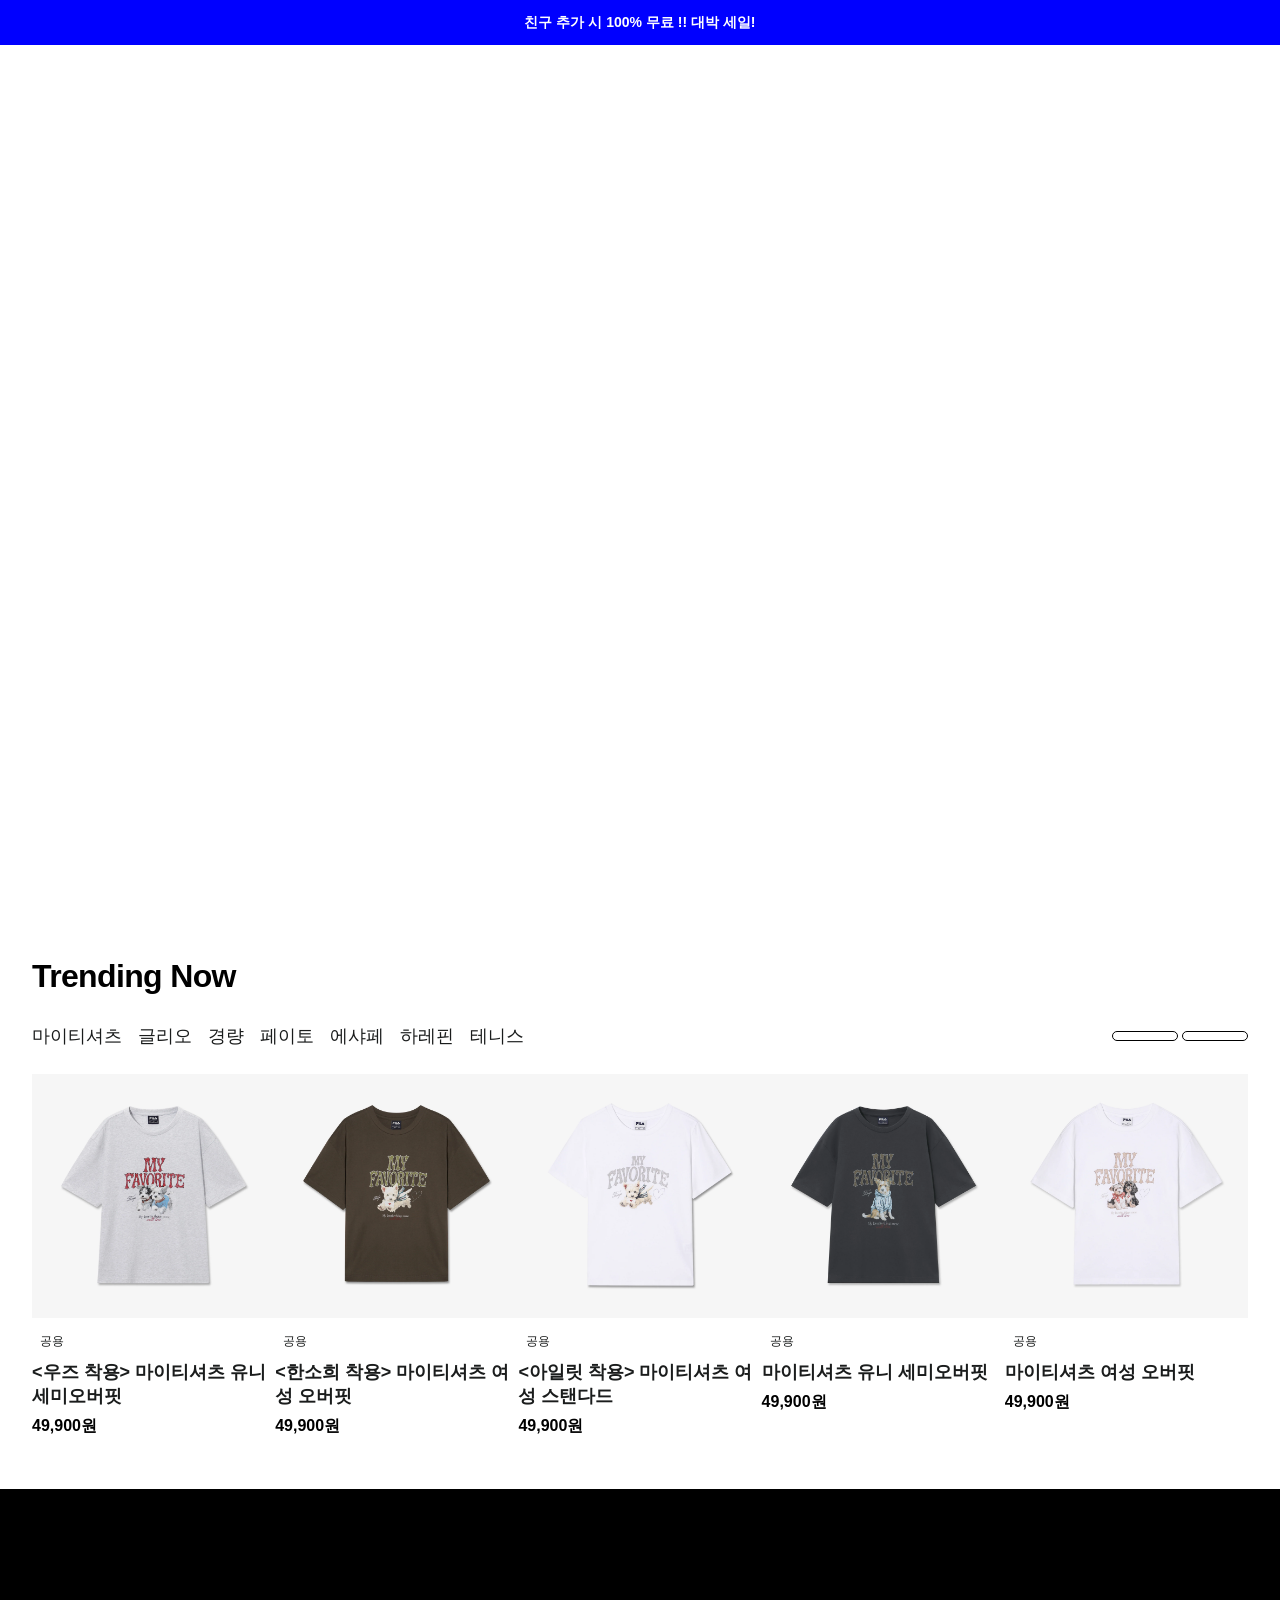
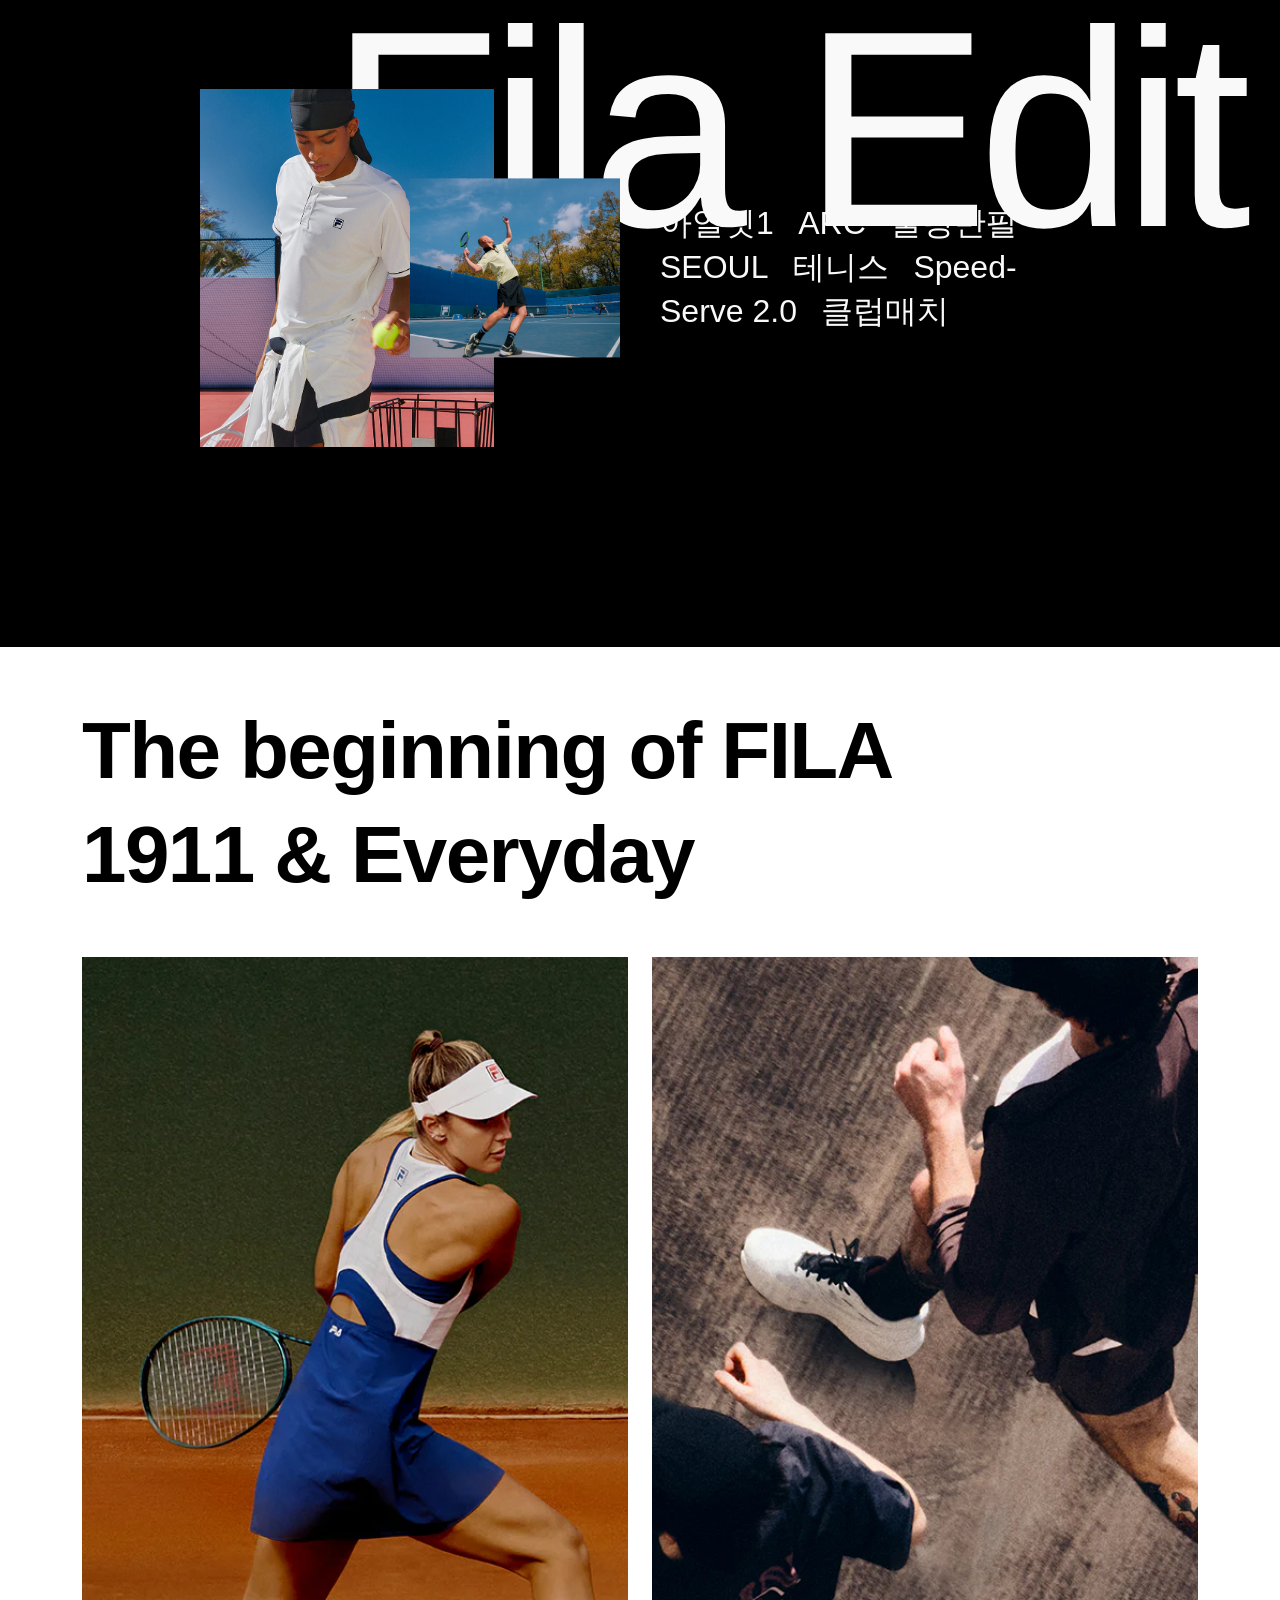
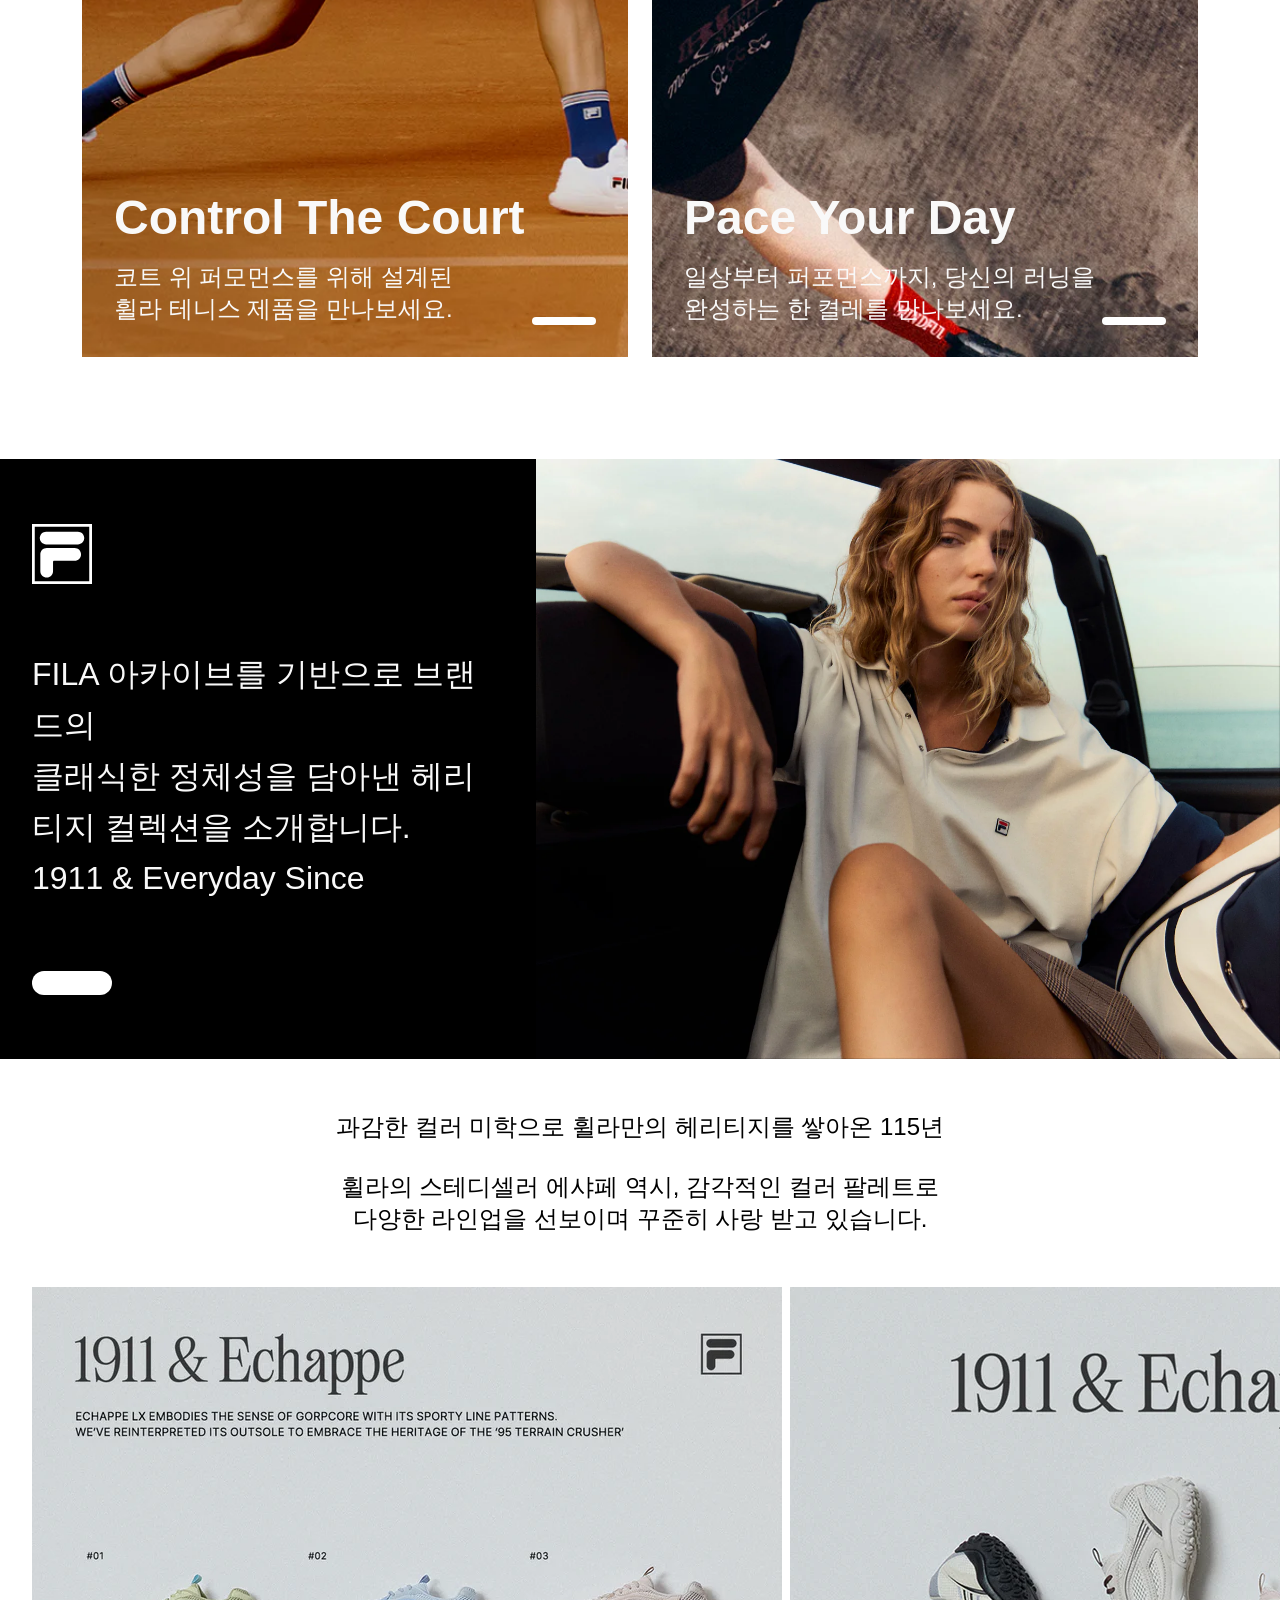
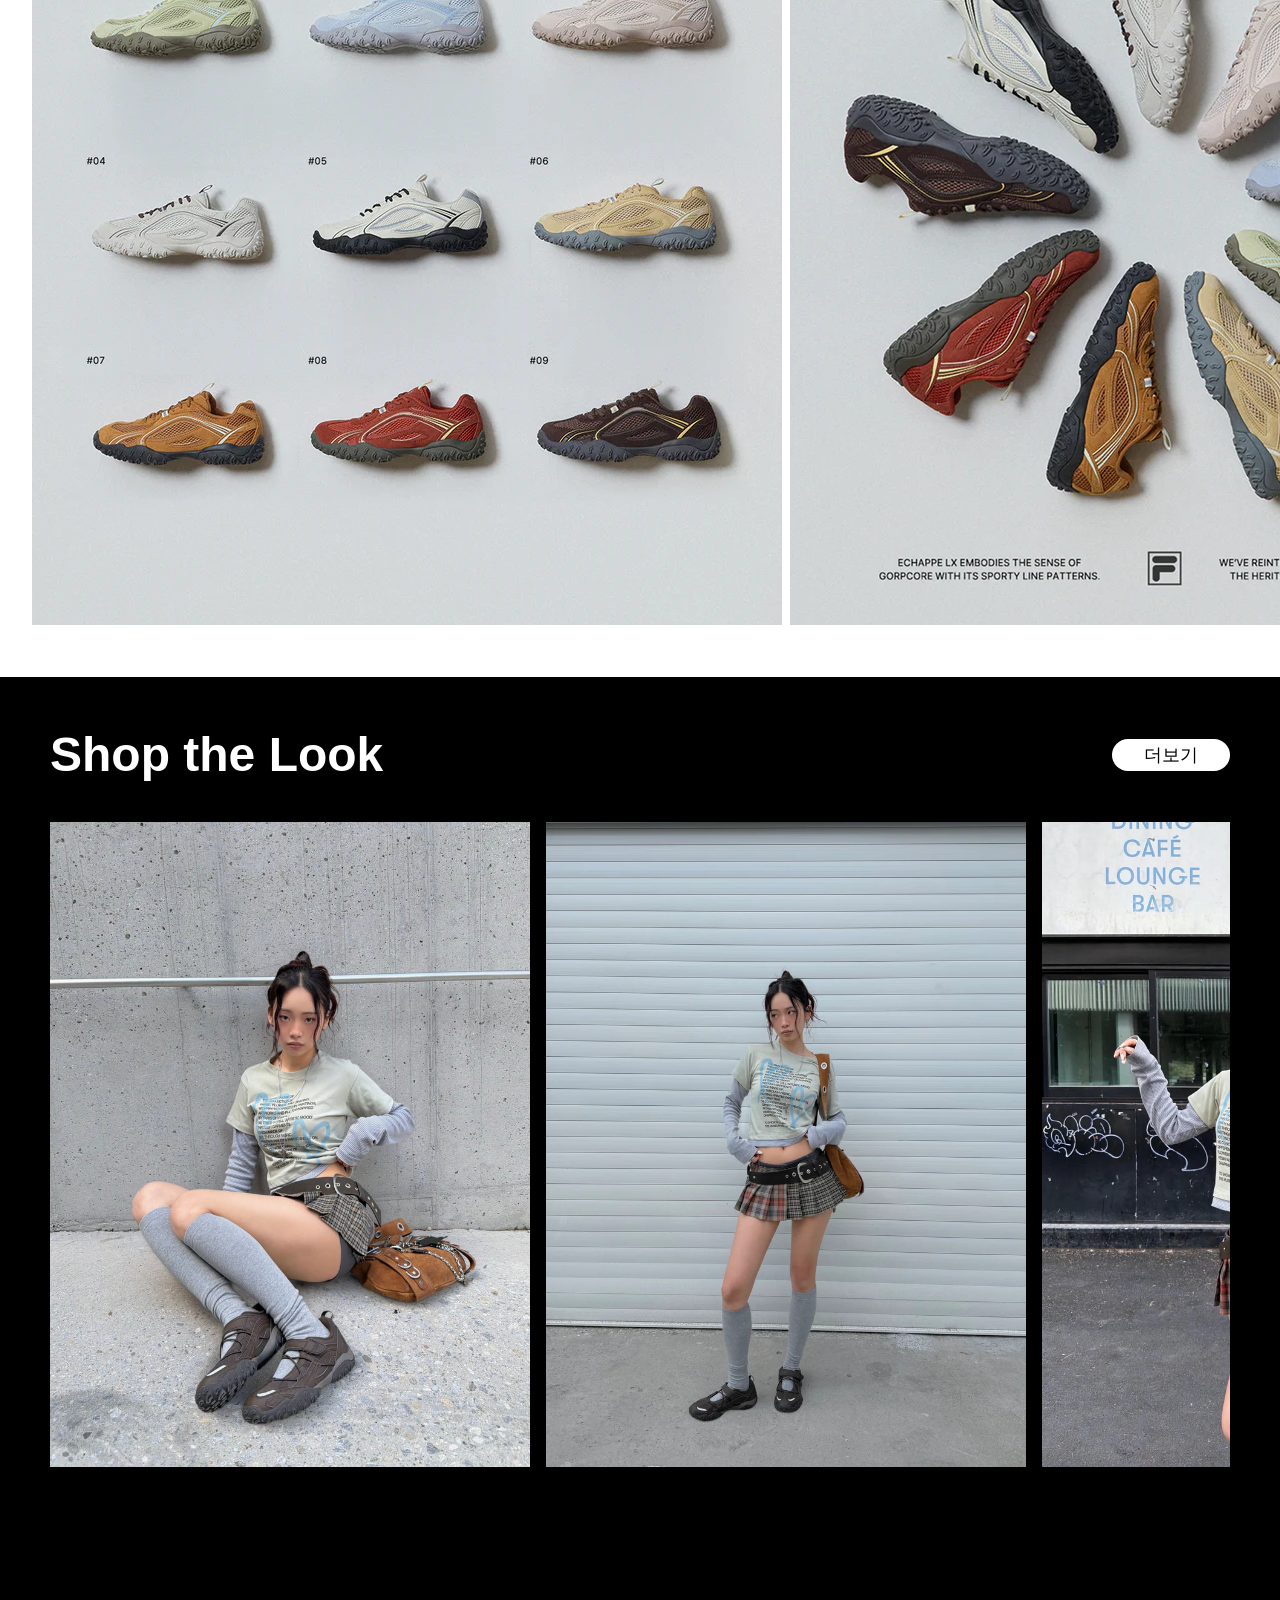
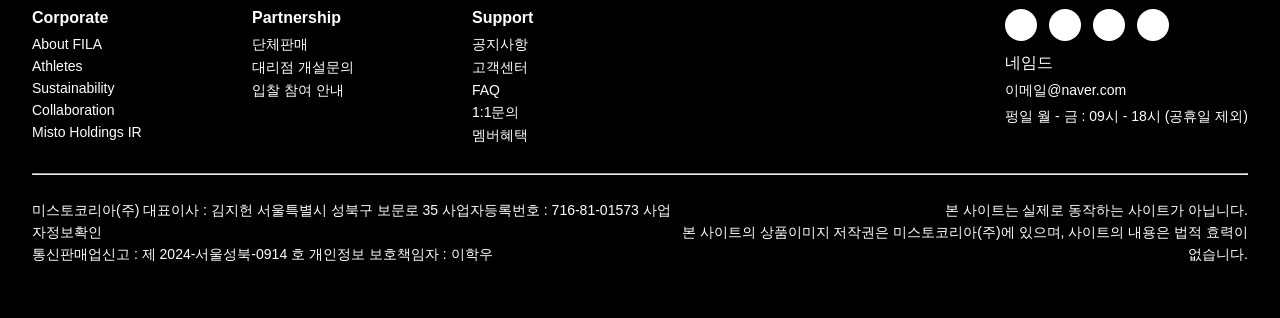
==== commit 0618a1b9: "0520 제출 끝 !!!!" ====
--- a/index.html
+++ b/index.html
@@ -6,11 +6,12 @@
 
     <link rel="stylesheet" href="css/public.css">
     <link rel="stylesheet" href="css/index.css">
-
     <script src="https://kit.fontawesome.com/d19fdaba43.js" crossorigin="anonymous"></script>
 </head>
 <body>
+
 <div id="mainpage">
+    
     <div class="coupon_info_container">
         <span>친구 추가 시 100% 무료 !! 대박 세일!</span>
         <button type="button">
@@ -22,7 +23,7 @@
         <a class="home_btn" href="#">
             <img src="image/logo/fila-logo.svg" alt="헤더로고">
         </a>
-
+        
         <ul class="main_menu">
             <li><a href="#">Women</a></li>
             <li><a href="#">Men</a></li>
@@ -30,7 +31,7 @@
             <li><a href="#">Tennis</a></li>
             <li><a href="#">F.H.S</a></li>
         </ul>
-
+        
         <nav>
             <ul>
                 <li>
@@ -61,7 +62,7 @@
         <section class="hero_section">
             <video playsinline="true" autoplay="autoplay" loop="loop" muted="muted" preload="metadata" poster="//www.fila.co.kr/cdn/shop/files/preview_images/40ed1433d6f740edae9171f7a3066c3a.thumbnail.0000000000_1100x.jpg?v=1778488149"><source src="//www.fila.co.kr/cdn/shop/videos/c/vp/40ed1433d6f740edae9171f7a3066c3a/40ed1433d6f740edae9171f7a3066c3a.HD-1080p-7.2Mbps-83835070.mp4?v=0" type="video/mp4"><img src="//www.fila.co.kr/cdn/shop/files/preview_images/40ed1433d6f740edae9171f7a3066c3a.thumbnail.0000000000_1100x.jpg?v=1778488149"></video>
         </section>
-
+        
         <section class="trending_section">
             <h2>Trending Now</h2>
             <div>
@@ -323,6 +324,7 @@
         </div>
 
     </footer>
+    
 </div>
 
     <div id="popup">
@@ -409,5 +411,6 @@
         </div>
 
     </div>
+
 </body>
 </html>
--- a/css/index.css
+++ b/css/index.css
@@ -39,10 +39,11 @@
 .coupon_info_container{
     position: fixed;
     width: 100%;
-    height: 30px;
+    height: 45px;
     text-align: center;
     font-size: var(--font-label-lg-size);
-    line-height: 30px;
+    font-weight: var(--font-label-lg-weight);
+    line-height: 45px;
     background-color: blue;
     color: white;
     z-index: 99;
@@ -50,16 +51,16 @@
 .coupon_info_container > button{
     position: absolute;
     right: 20px;
-    line-height: 30px;
+    line-height: 45px;
     background: unset;
     border: none;
-    color: var(--color-on-secondary-container);
+    color: white;
 }
 /***********************************************************/
 header{
     position: absolute;
-    width: 100vw;
-    top: 30px;
+    width: 100%;
+    top: 45px;
     /*background-color: grey;*/
     display: flex;
     justify-content: space-between;
@@ -115,7 +116,7 @@
 /****************************************************/
 
 main > .hero_section > video{
-    width: 100vw;
+    width: 100%;
     height: 100vh;
     object-fit: cover;
 }
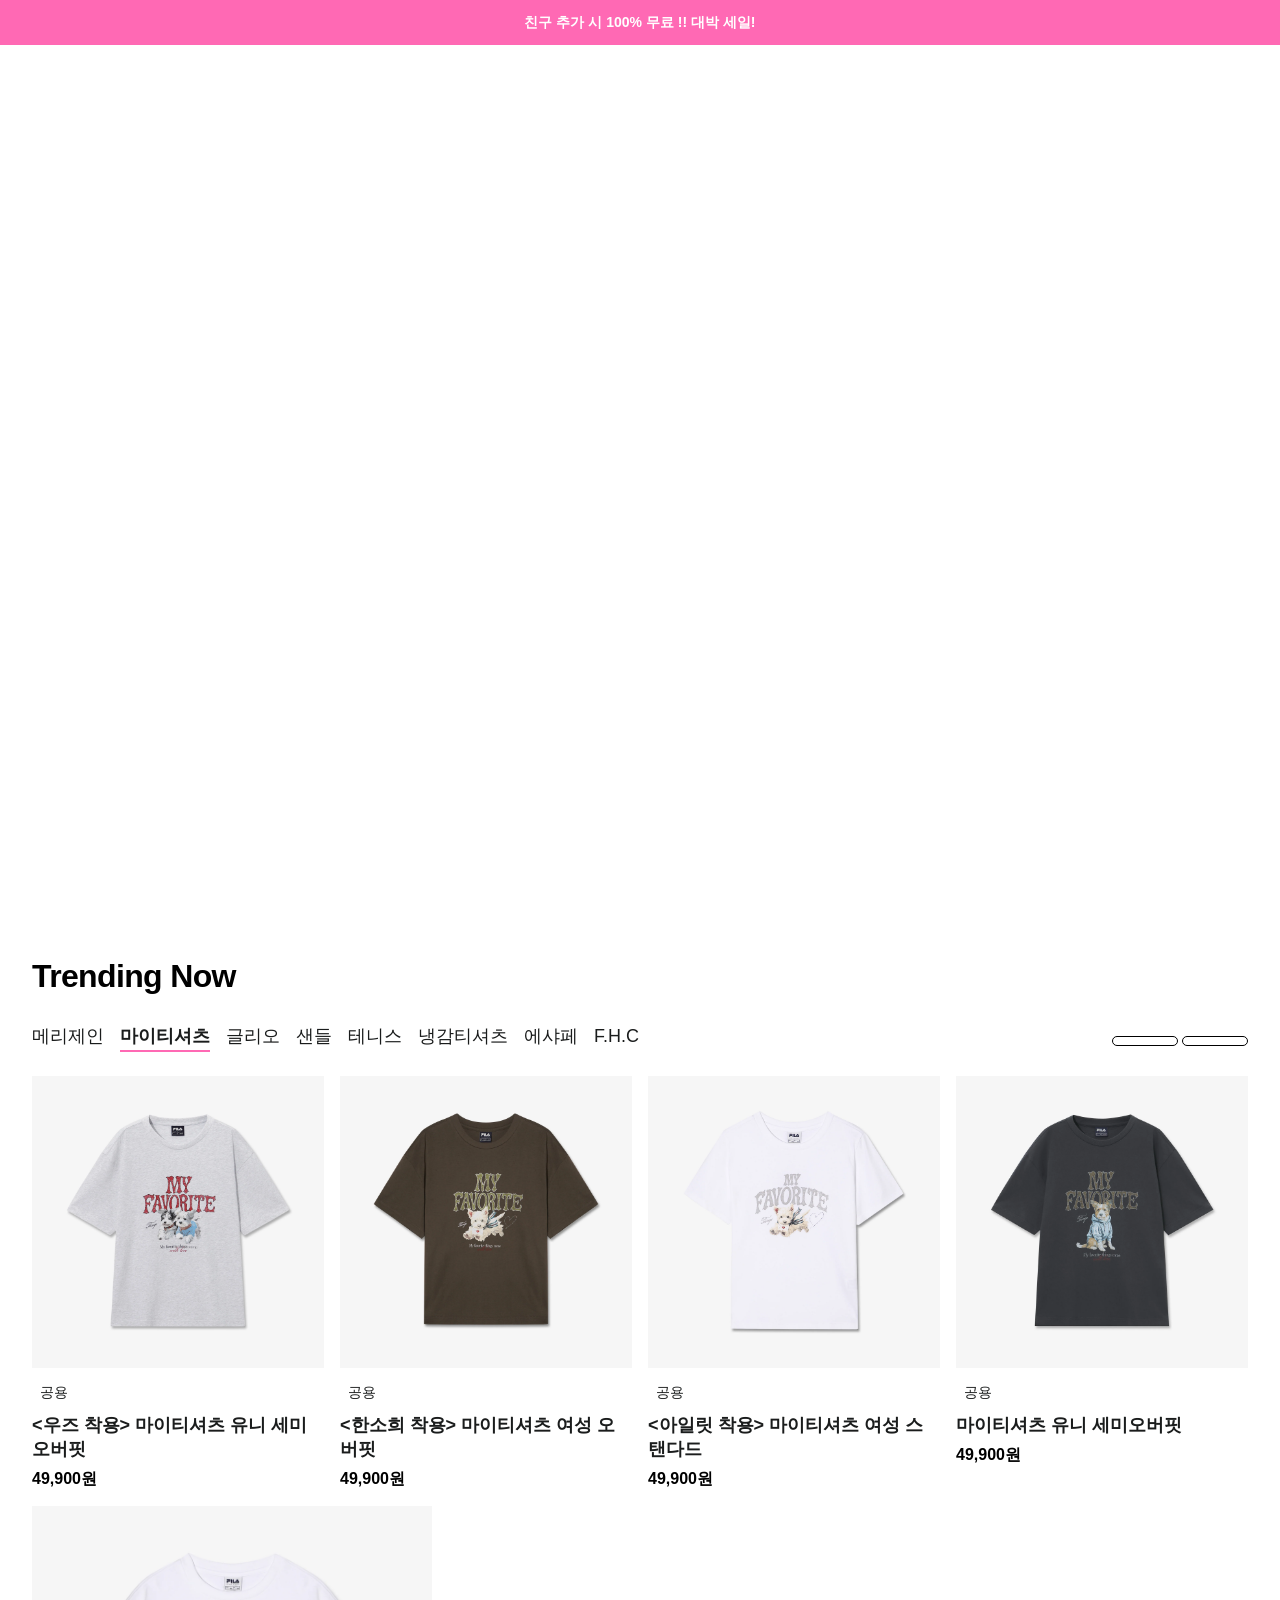
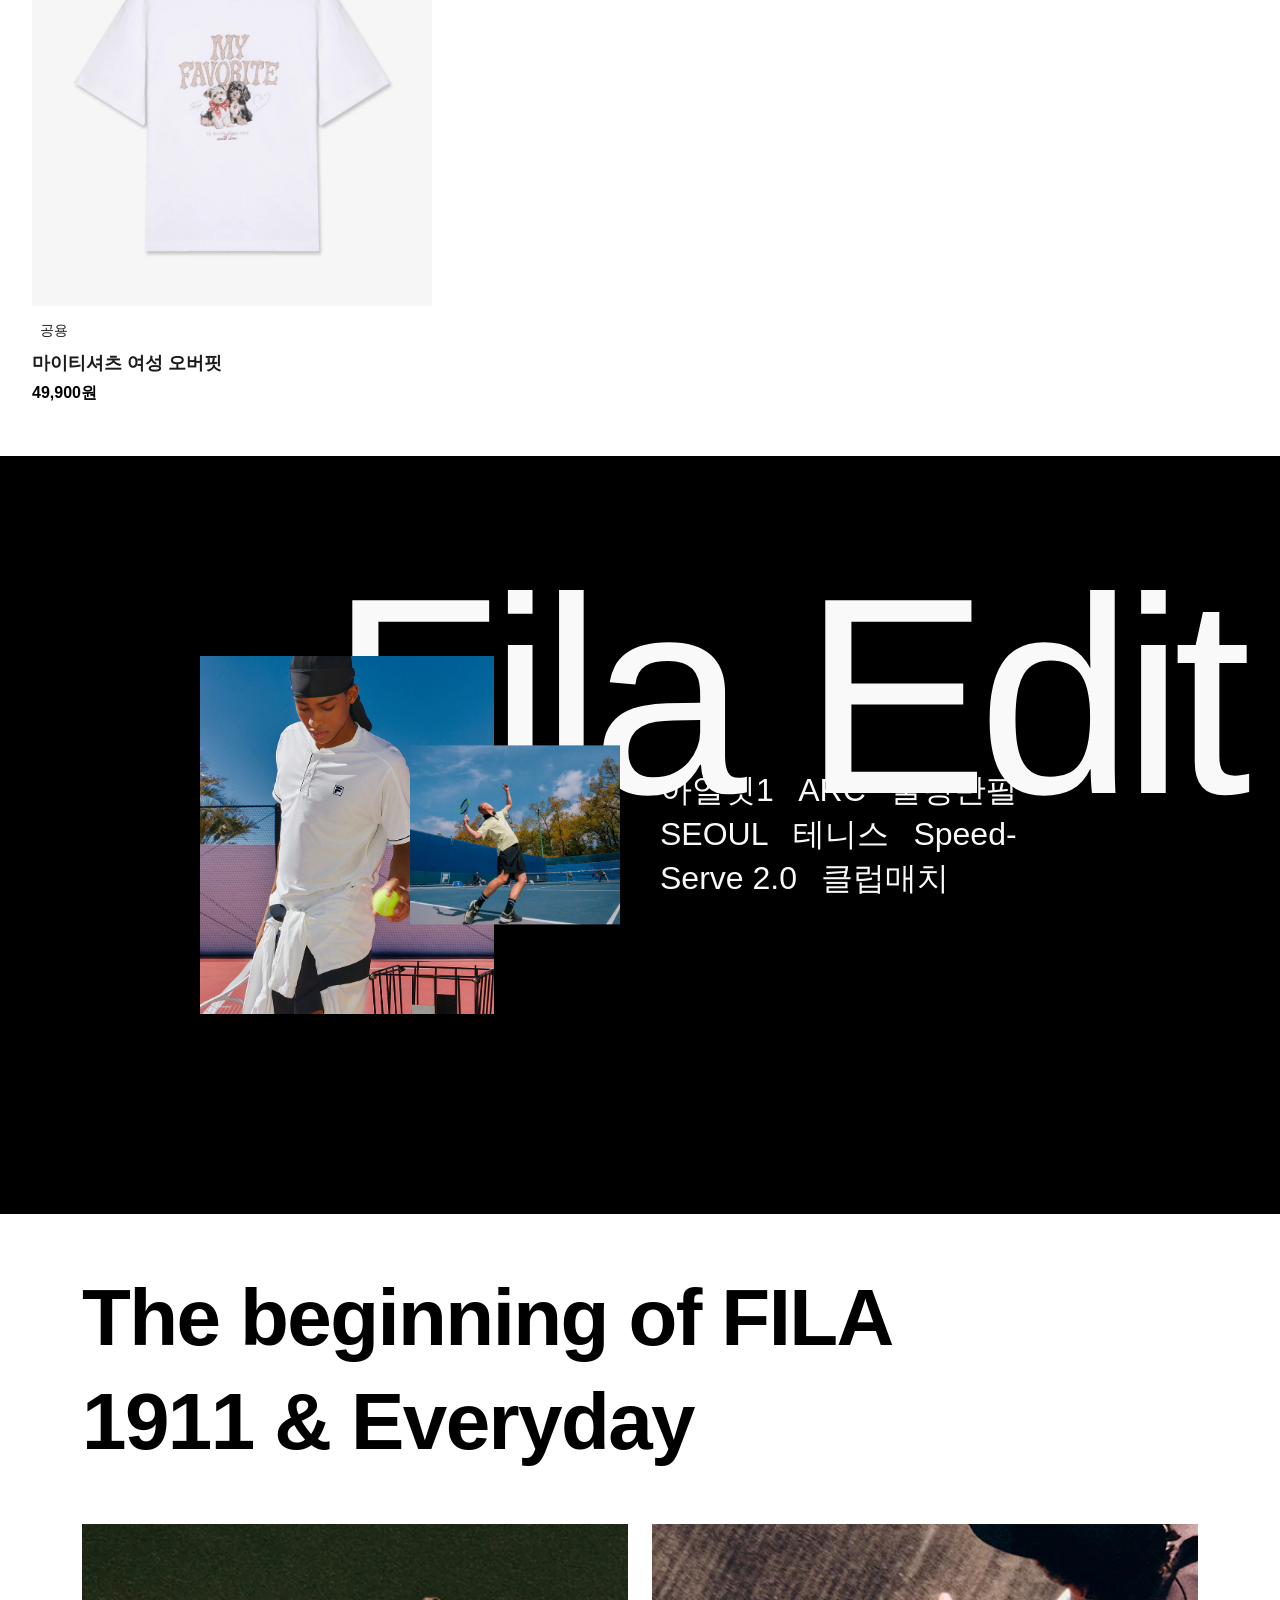
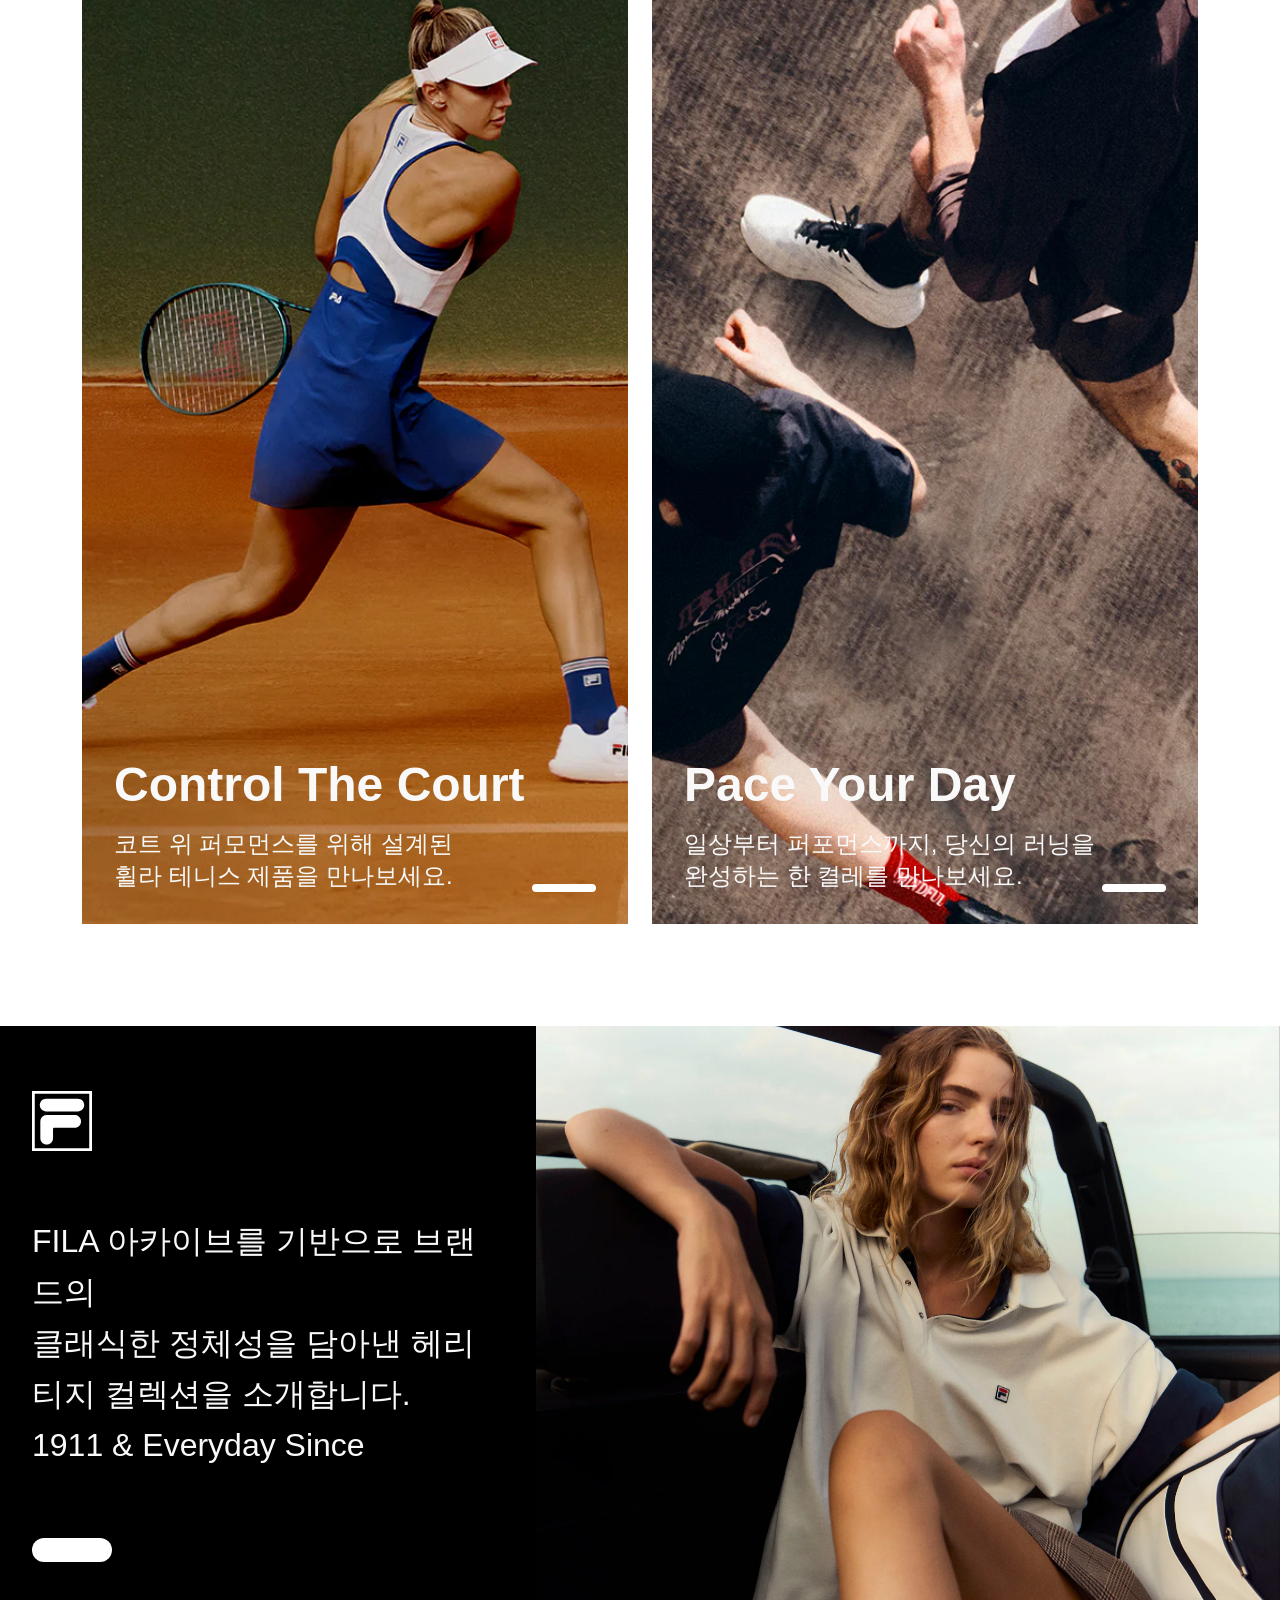
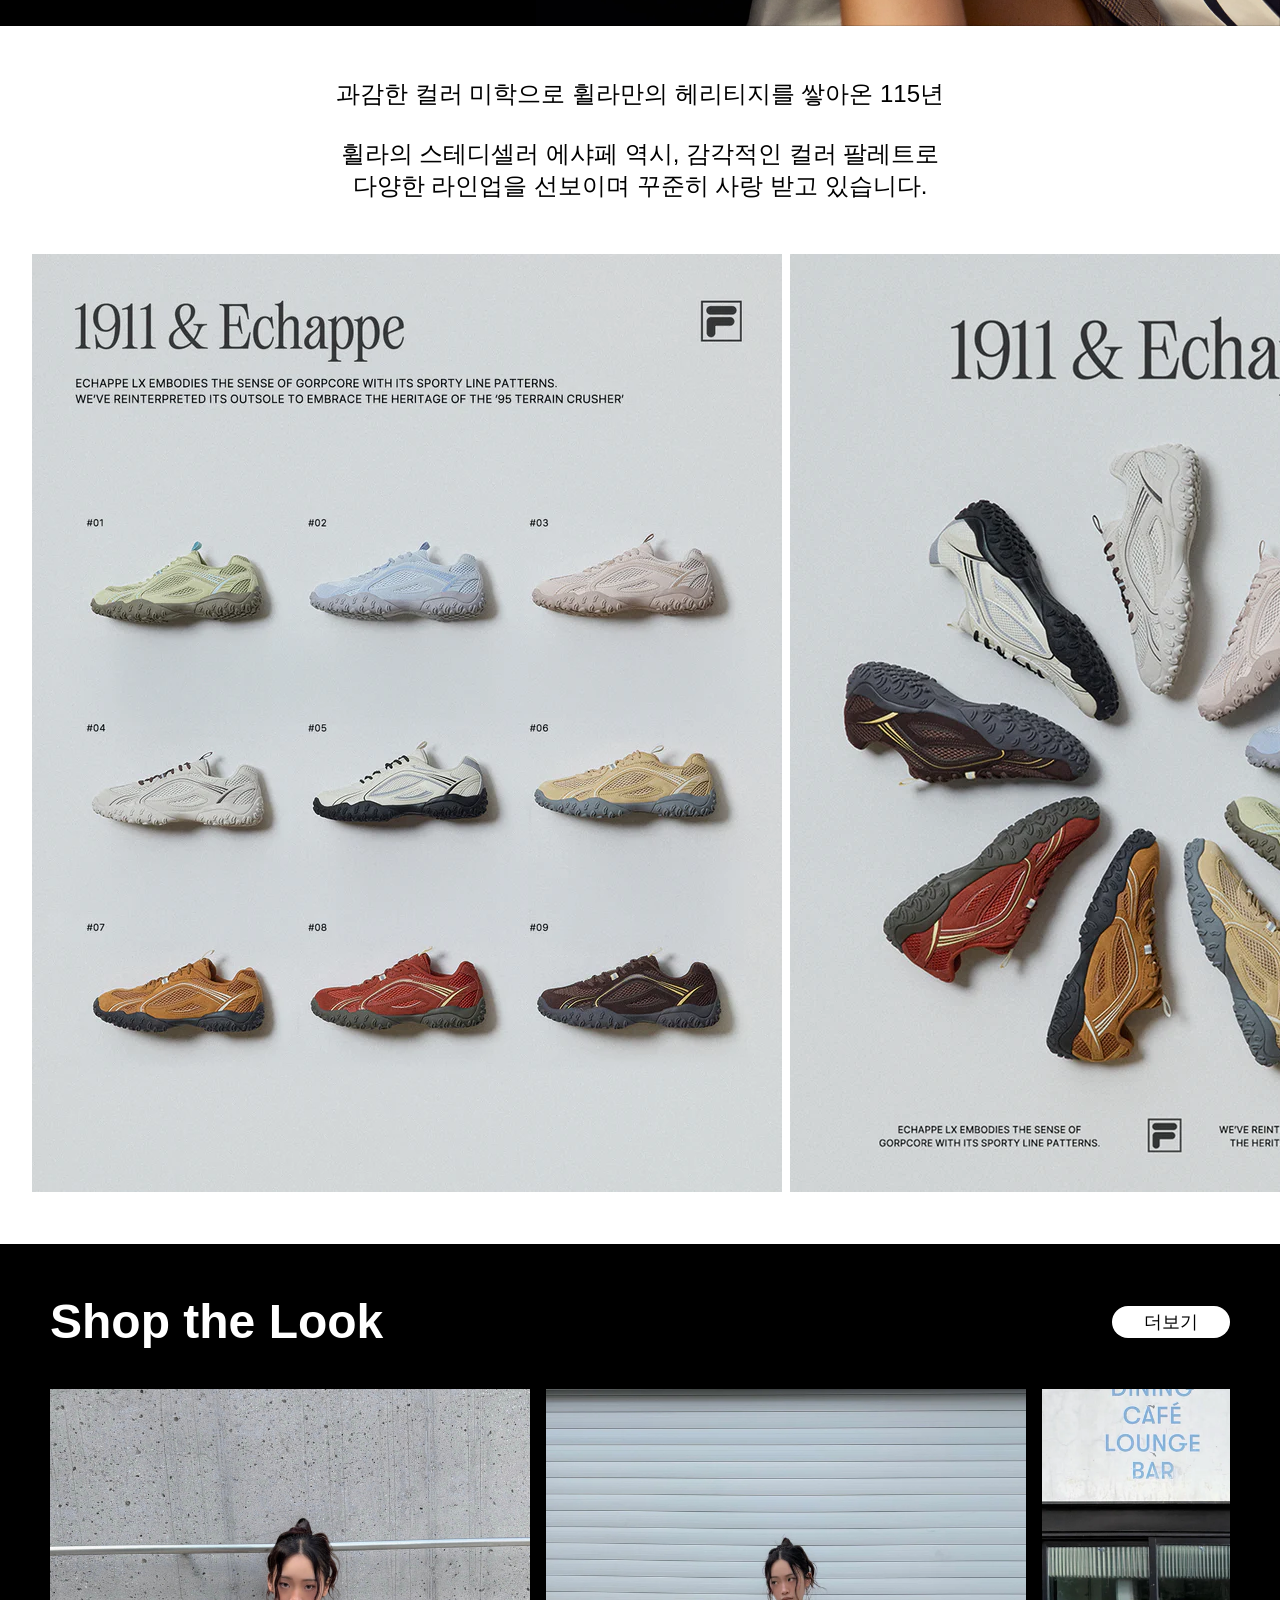
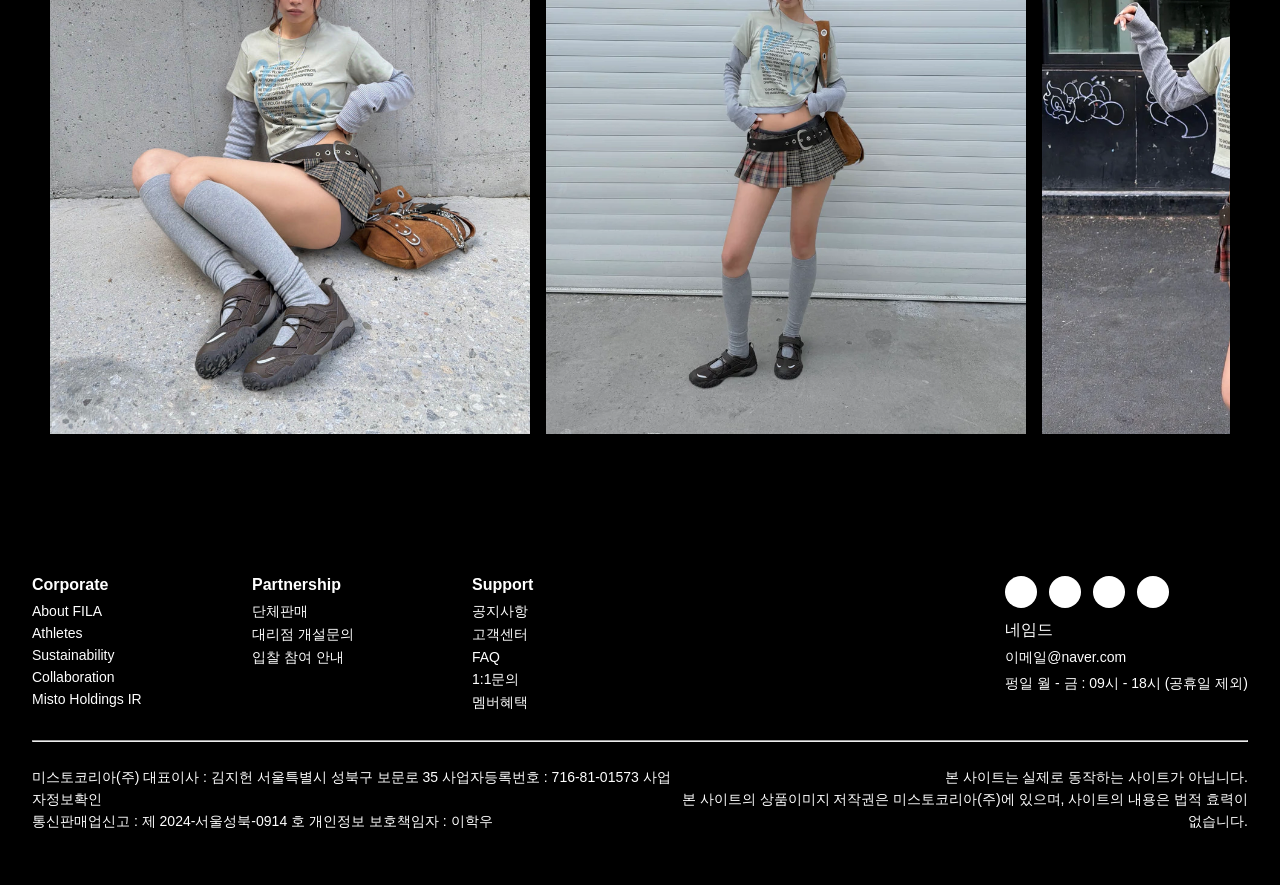
==== commit 3b17ebde: "계속 하는 중" ====
--- a/index.html
+++ b/index.html
@@ -7,10 +7,11 @@
     <link rel="stylesheet" href="css/public.css">
     <link rel="stylesheet" href="css/index.css">
     <script src="https://kit.fontawesome.com/d19fdaba43.js" crossorigin="anonymous"></script>
+	<script src="js/index.js" defer></script>
 </head>
 <body>
 
-<div id="mainpage">
+<main id="mainpage">
     
     <div class="coupon_info_container">
         <span>친구 추가 시 100% 무료 !! 대박 세일!</span>
@@ -66,16 +67,16 @@
         <section class="trending_section">
             <h2>Trending Now</h2>
             <div>
-                <ul>
-                    <li><button type="button">마이티셔츠</button></li>
-                    <li><button type="button">글리오</button></li>
-                    <li><button type="button">경량</button></li>
-                    <li><button type="button">페이토</button></li>
-                    <li><button type="button">에샤페</button></li>
-                    <li><button type="button">하레핀</button></li>
-                    <li><button type="button">테니스</button></li>
+                <ul class="keyword_buttons">
+					<li><button type="button" data-target="meri">메리제인</button></li>
+                    <li class="active"><button type="button" data-target="mighty active">마이티셔츠</button></li>
+                    <li><button type="button" data-target="gloio">글리오</button></li>
+                    <li><button type="button" data-target="sandal">샌들</button></li>
+                    <li><button type="button" data-target="tennis">테니스</button></li>
+                    <li><button type="button" data-target="cool">냉감티셔츠</button></li>
+                    <li><button type="button" data-target="esape">에샤페</button></li>
+                    <li><button type="button" data-target="fhc">F.H.C</button></li>
                 </ul>
-
                 <div class="arrow_button_container">
                     <button type="button" class="arrow_button border rounded">
                         <i class="fa-solid fa-caret-left"></i>
@@ -84,61 +85,432 @@
                         <i class="fa-solid fa-caret-right"></i>
                     </button>
                 </div>
-            </div>
-
-            <ul>
-                <li>
-                    <a href="#">
-                        <div class="image_container">
-                            <img src="image/clothes1.webp" alt="<우즈 착용> 마이티셔츠 유니 세미오버핏">
-                        </div>
-                        <span class="tag">공용</span>
-                        <strong class="title">&lt;우즈 착용&gt; 마이티셔츠 유니 세미오버핏</strong>
-                        <strong class="price">49,900원</strong>
-                    </a>
-                </li>
-                <li>
-                    <a href="#">
-                        <div class="image_container">
-                            <img src="image/clothes2.webp" alt="<한소희 착용> 마이티셔츠 여성 오버핏">
-                        </div>
-                        <span class="tag">공용</span>
-                        <strong class="title">&lt;한소희 착용&gt; 마이티셔츠 여성 오버핏</strong>
-                        <strong class="price">49,900원</strong>
-                    </a>
-                </li>
-                <li>
-                    <a href="#">
-                        <div class="image_container">
-                            <img src="image/clothes3.webp" alt="<아일릿 착용> 마이티셔츠 여성 스탠다드">
-                        </div>
-                        <span class="tag">공용</span>
-                        <strong class="title">&lt;아일릿 착용&gt; 마이티셔츠 여성 스탠다드</strong>
-                        <strong class="price">49,900원</strong>
-                    </a>
-                </li>
-                <li>
-                    <a href="#">
-                        <div class="image_container">
-                            <img src="image/clothes4.webp" alt="마이티셔츠 유니 세미오버핏">
-                        </div>
-                        <span class="tag">공용</span>
-                        <strong class="title">마이티셔츠 유니 세미오버핏</strong>
-                        <strong class="price">49,900원</strong>
-                    </a>
-                </li>
-                <li>
-                    <a href="#">
-                        <div class="image_container">
-                            <img src="image/clothes5.webp" alt="마이티셔츠 여성 오버핏">
-                        </div>
-                        <span class="tag">공용</span>
-                        <strong class="title">마이티셔츠 여성 오버핏</strong>
-                        <strong class="price">49,900원</strong>
-                    </a>
-                </li>
-            </ul>
-        </section>
+			</div>
+			<div class="product_lists_container">
+				<ul class="product_list meri">
+					<li>
+						<a href="#">
+							<div class="image_container">
+								<img src="https://www.fila.co.kr/cdn/shop/files/01_90618479-77b2-4408-b6ff-497c7df6d921.jpg?v=1773378276" alt="메리제인초코">
+							</div>
+							<span class="tag">라이프스타일 | 여성</span>
+							<strong class="title">에샤페 벨크로 메리제인 초코</strong>
+							<strong class="price">99,900원</strong>
+						</a>
+					</li>
+					<li>
+						<a href="#">
+							<div class="image_container">
+								<img src="https://www.fila.co.kr/cdn/shop/files/01_359118b1-f557-4b60-a9b3-a90d7b6d91bd.jpg?v=1776826828" alt="메리제인">
+							</div>
+							<span class="tag">라이프스타일 | 여성</span>
+							<strong class="title">에샤페 벨크로 메리제인</strong>
+							<strong class="price">99,900원</strong>
+						</a>
+					</li>
+					<li>
+						<a href="#">
+							<div class="image_container">
+								<img src="https://www.fila.co.kr/cdn/shop/files/01_9103c185-7097-497a-9c82-b43528c4e5e2.jpg?v=1776826852" alt="메리제인블랙">
+							</div>
+							<span class="tag">라이프스타일 | 여성</span>
+							<strong class="title">에샤페 벨크로 메리제인</strong>
+							<strong class="price">99,900원</strong>
+						</a>
+					</li>
+					<li>
+						<a href="#">
+							<div class="image_container">
+								<img src="https://www.fila.co.kr/cdn/shop/files/01_bd5a820c-82a8-4afc-8174-4f1bf8dc9295.jpg?v=1776384148" alt="메리제인">
+							</div>
+							<span class="tag">공용 | 라이프스타일</span>
+							<strong class="title">휠라 글리오 메리제인</strong>
+							<strong class="price">99,900원</strong>
+						</a>
+					</li>
+					<li>
+						<a href="#">
+							<div class="image_container">
+								<img src="https://www.fila.co.kr/cdn/shop/files/01_efba4037-6c6a-4b09-8da9-3f82b732a220.jpg?v=1776384093" alt="메리제인">
+							</div>
+							<span class="tag">공용 | 라이프스타일</span>
+							<strong class="title">휠라 글리오 메리제인</strong>
+							<strong class="price">99,900원</strong>
+						</a>
+					</li>
+					
+					
+				</ul>
+				<ul class="product_list mighty active">
+					<li>
+						<a href="#">
+							<div class="image_container">
+								<img src="image/clothes1.webp" alt="<우즈 착용> 마이티셔츠 유니 세미오버핏">
+							</div>
+							<span class="tag">공용</span>
+							<strong class="title">&lt;우즈 착용&gt; 마이티셔츠 유니 세미오버핏</strong>
+							<strong class="price">49,900원</strong>
+						</a>
+					</li>
+					<li>
+						<a href="#">
+							<div class="image_container">
+								<img src="image/clothes2.webp" alt="<한소희 착용> 마이티셔츠 여성 오버핏">
+							</div>
+							<span class="tag">공용</span>
+							<strong class="title">&lt;한소희 착용&gt; 마이티셔츠 여성 오버핏</strong>
+							<strong class="price">49,900원</strong>
+						</a>
+					</li>
+					<li>
+						<a href="#">
+							<div class="image_container">
+								<img src="image/clothes3.webp" alt="<아일릿 착용> 마이티셔츠 여성 스탠다드">
+							</div>
+							<span class="tag">공용</span>
+							<strong class="title">&lt;아일릿 착용&gt; 마이티셔츠 여성 스탠다드</strong>
+							<strong class="price">49,900원</strong>
+						</a>
+					</li>
+					<li>
+						<a href="#">
+							<div class="image_container">
+								<img src="image/clothes4.webp" alt="마이티셔츠 유니 세미오버핏">
+							</div>
+							<span class="tag">공용</span>
+							<strong class="title">마이티셔츠 유니 세미오버핏</strong>
+							<strong class="price">49,900원</strong>
+						</a>
+					</li>
+					<li>
+						<a href="#">
+							<div class="image_container">
+								<img src="image/clothes5.webp" alt="마이티셔츠 여성 오버핏">
+							</div>
+							<span class="tag">공용</span>
+							<strong class="title">마이티셔츠 여성 오버핏</strong>
+							<strong class="price">49,900원</strong>
+						</a>
+					</li>
+				</ul>
+				<ul class="product_list gloio">
+					<li>
+						<a href="#">
+							<div class="image_container">
+								<img src="https://www.fila.co.kr/cdn/shop/files/01_c8fb4a93-d3db-40e6-90c9-e3aa5803d1d7.jpg?v=1768568222" alt="글리오실버문">
+							</div>
+							<span class="tag">라이프스타일 | 여성</span>
+							<strong class="title">휠라 글리오 실버문</strong>
+							<strong class="price">109,900원</strong>
+						</a>
+					</li>
+					<li>
+						<a href="#">
+							<div class="image_container">
+								<img src="https://www.fila.co.kr/cdn/shop/files/1100_FS261OD03X032_260_01.jpg?v=1768568248" alt="글리오크림">
+							</div>
+							<span class="tag">라이프스타일 | 여성</span>
+							<strong class="title">휠라 글리오 크림</strong>
+							<strong class="price">109,900원</strong>
+						</a>
+					</li>
+					<li>
+						<a href="#">
+							<div class="image_container">
+								<img src="https://www.fila.co.kr/cdn/shop/files/FS261OD03X032_660_01.jpg?v=1768568274" alt="글리오핑크">
+							</div>
+							<span class="tag">라이프스타일 | 여성</span>
+							<strong class="title">휠라 글리오 핑크</strong>
+							<strong class="price">109,900원</strong>
+						</a>
+					</li>
+					<li>
+						<a href="#">
+							<div class="image_container">
+								<img src="https://www.fila.co.kr/cdn/shop/files/01_bd5a820c-82a8-4afc-8174-4f1bf8dc9295.jpg?v=1776384148" alt="글리오메리제인">
+							</div>
+							<span class="tag">공용 | 라이프스타일</span>
+							<strong class="title">휠라 글리오 메리제인</strong>
+							<strong class="price">99,900원</strong>
+						</a>
+					</li>
+					<li>
+						<a href="#">
+							<div class="image_container">
+								<img src="https://www.fila.co.kr/cdn/shop/files/01_efba4037-6c6a-4b09-8da9-3f82b732a220.jpg?v=1776384093" alt="글리오메리제인">
+							</div>
+							<span class="tag">공용 | 라이프스타일</span>
+							<strong class="title">휠라 글리오 메리제인</strong>
+							<strong class="price">99,900원</strong>
+						</a>
+					</li>
+				</ul>
+				<ul class="product_list sandal">
+					<li>
+						<a href="#">
+							<div class="image_container">
+								<img src="https://www.fila.co.kr/cdn/shop/files/01_6d86413e-9b48-4deb-bcee-15659e2c4c5d.jpg?v=1776214836" alt="샌들1">
+							</div>
+							<span class="tag">공용</span>
+							<strong class="title">슬릭 웨이비 샌들 v3</strong>
+							<strong class="price">99,900원</strong>
+						</a>
+					</li>
+					<li>
+						<a href="#">
+							<div class="image_container">
+								<img src="https://www.fila.co.kr/cdn/shop/files/01_cd75a7fb-cfc0-46ca-b2e8-1c91c5f21f32.jpg?v=1773882152" alt="샌들2">
+							</div>
+							<span class="tag">공용</span>
+							<strong class="title">슬릭 웨이비 샌들 v3</strong>
+							<strong class="price">99,900원</strong>
+						</a>
+					</li>
+					<li>
+						<a href="#">
+							<div class="image_container">
+								<img src="https://www.fila.co.kr/cdn/shop/files/01_d09d26fc-59d6-46c8-ba4b-1c1d33167cc3.jpg?v=1773878450" alt="샌들3">
+							</div>
+							<span class="tag">공용</span>
+							<strong class="title">페이토 샌들 v2</strong>
+							<strong class="price">89,900원</strong>
+						</a>
+					</li>
+					<li>
+						<a href="#">
+							<div class="image_container">
+								<img src="https://www.fila.co.kr/cdn/shop/files/01_4b05c37a-b266-4f66-97b0-0f6e0051d33d.jpg?v=1773878422" alt="샌들4">
+							</div>
+							<span class="tag">공용</span>
+							<strong class="title">페이토 샌들 v2</strong>
+							<strong class="price">89,900원</strong>
+						</a>
+					</li>
+					<li>
+						<a href="#">
+							<div class="image_container">
+								<img src="https://www.fila.co.kr/cdn/shop/files/01_668d8b72-7f7f-47c9-bb05-3330bb8398a2.jpg?v=1773878479" alt="샌들4">
+							</div>
+							<span class="tag">공용</span>
+							<strong class="title">페이토 샌들 v2</strong>
+							<strong class="price">89,900원</strong>
+						</a>
+					</li>
+					
+				</ul>
+				<ul class="product_list tennis">
+					<li>
+						<a href="#">
+							<div class="image_container">
+								<img src="https://www.fila.co.kr/cdn/shop/files/01_6ce9c09a-ce78-4538-a153-a3e9a9cd087b.jpg?v=1774598426" alt="테니스 상품">
+							</div>
+							<span class="tag">여성 | 테니스</span>
+							<strong class="title">테니스 여성 골지 크롭 카라 반팔티</strong>
+							<strong class="price">69,900원</strong>
+						</a>
+					</li>
+					<li>
+						<a href="#">
+							<div class="image_container">
+								<img src="https://www.fila.co.kr/cdn/shop/files/01_ab7d7072-4460-4959-8cb9-e4f3bb15f9af.jpg?v=1774317657" alt="테니스 상품">
+							</div>
+							<span class="tag">여성 | 테니스</span>
+							<strong class="title">테니스 소로나 카라 원피스</strong>
+							<strong class="price">109,900원</strong>
+						</a>
+					</li>
+					<li>
+						<a href="#">
+							<div class="image_container">
+								<img src="https://www.fila.co.kr/cdn/shop/files/01_544dc80b-1d1c-46ca-811b-974990556054.jpg?v=1774318149" alt="테니스 상품">
+							</div>
+							<span class="tag">여성 | 테니스</span>
+							<strong class="title">테니스 파워넷 게더 원피스</strong>
+							<strong class="price">139,900원</strong>
+						</a>
+					</li>
+					<li>
+						<a href="#">
+							<div class="image_container">
+								<img src="https://www.fila.co.kr/cdn/shop/files/01_2afff850-e767-4727-b0ea-3fa0d69f4a66.jpg?v=1774317757" alt="테니스 상품">
+							</div>
+							<span class="tag">공용 | 테니스</span>
+							<strong class="title">테니스 Drywave 클럽매치 자카드 카라티</strong>
+							<strong class="price">99,900원</strong>
+						</a>
+					</li>
+					<li>
+						<a href="#">
+							<div class="image_container">
+								<img src="https://www.fila.co.kr/cdn/shop/files/1100_FS262RS11M004_700_01.jpg?v=1768601626" alt="테니스 상품">
+							</div>
+							<span class="tag">남성 | 테니스</span>
+							<strong class="title">테니스 헨리넥 자카드 반팔티</strong>
+							<strong class="price">79,900원</strong>
+						</a>
+					</li>
+				</ul>
+				<ul class="product_list cool">
+					<li>
+						<a href="#">
+							<div class="image_container">
+								<img src="https://www.fila.co.kr/cdn/shop/files/01_b43a8f55-5e92-42e6-b101-32b6ee87664d.jpg?v=1773126103" alt="냉감티셔츠1">
+							</div>
+							<span class="tag">공용</span>
+							<strong class="title">Coldwave 에센셜 기능성 반팔티</strong>
+							<strong class="price">39,900원</strong>
+						</a>
+					</li>
+					<li>
+						<a href="#">
+							<div class="image_container">
+								<img src="https://www.fila.co.kr/cdn/shop/files/01_64fe3113-020f-4fcd-8b75-8314e44a0b87.jpg?v=1770023220" alt="냉감티셔츠2">
+							</div>
+							<span class="tag">공용</span>
+							<strong class="title">Coldwave 에센셜 기능성 반팔티</strong>
+							<strong class="price">39,900원</strong>
+						</a>
+					</li>
+					<li>
+						<a href="#">
+							<div class="image_container">
+								<img src="https://www.fila.co.kr/cdn/shop/files/FS262RS02U001_651_01.jpg?v=1770023321" alt="냉감티셔츠3">
+							</div>
+							<span class="tag">여성</span>
+							<strong class="title">여성 Coldwave 에센셜 기능성 반팔티</strong>
+							<strong class="price">39,900원</strong>
+						</a>
+					</li>
+					<li>
+						<a href="#">
+							<div class="image_container">
+								<img src="https://www.fila.co.kr/cdn/shop/files/01_500f7e2f-2ba1-4d15-a6b8-ec321e477c43.jpg?v=1772552860" alt="냉감티셔츠4">
+							</div>
+							<span class="tag">공용</span>
+							<strong class="title">Coldwave 에센셜 소로나 반팔티</strong>
+							<strong class="price">39,900원</strong>
+						</a>
+					</li>
+					<li>
+						<a href="#">
+							<div class="image_container">
+								<img src="https://www.fila.co.kr/cdn/shop/files/01_9a086100-91f8-4b9f-967a-9fdf74f056f9.jpg?v=1775638818" alt="마이티셔츠 여성 오버핏">
+							</div>
+							<span class="tag">공용</span>
+							<strong class="title">Coldwave 에센셜 소로나 반팔티</strong>
+							<strong class="price">39,900원</strong>
+						</a>
+					</li>
+				</ul>
+				<ul class="product_list esape">
+					<li>
+						<a href="#">
+							<div class="image_container">
+								<img src="https://www.fila.co.kr/cdn/shop/files/01_784ee913-e531-4626-a334-b040bee414ba.jpg?v=1776931227" alt="에샤페1">
+							</div>
+							<span class="tag">공용 | 라이프스타일</span>
+							<strong class="title">&lt;우즈 착용&gt; 휠라 에샤페 실버문</strong>
+							<strong class="price">109,000원</strong>
+						</a>
+					</li>
+					<li>
+						<a href="#">
+							<div class="image_container">
+								<img src="https://www.fila.co.kr/cdn/shop/files/01_e05550fa-9c82-4ed5-b048-15fbcbe29811.jpg?v=1770101637" alt="에샤페2">
+							</div>
+							<span class="tag">공용 | 라이프스타일</span>
+							<strong class="title">&lt;차정원 착용&gt; 휠라 에샤페 v2 실버</strong>
+							<strong class="price">119,000원</strong>
+						</a>
+					</li>
+					<li>
+						<a href="#">
+							<div class="image_container">
+								<img src="https://www.fila.co.kr/cdn/shop/files/01_8c423bff-2412-44f6-9208-6b655fe04c04.jpg?v=1772773799" alt="에샤페3">
+							</div>
+							<span class="tag">공용 | 라이프스타일</span>
+							<strong class="title">&lt;김나영 착용&gt; 휠라 에샤페 LX 블루</strong>
+							<strong class="price">119,000원</strong>
+						</a>
+					</li>
+					<li>
+						<a href="#">
+							<div class="image_container">
+								<img src="https://www.fila.co.kr/cdn/shop/files/01_03ea99ab-0931-4f06-8b12-f3eae5d64be2.jpg?v=1770873412" alt="에샤페4">
+							</div>
+							<span class="tag">공용 | 라이프스타일</span>
+							<strong class="title">&lt;한소희 착용&gt; 휠라 에샤페 LX 크림</strong>
+							<strong class="price">119,000원</strong>
+						</a>
+					</li>
+					<li>
+						<a href="#">
+							<div class="image_container">
+								<img src="https://www.fila.co.kr/cdn/shop/files/FS261OD03X087_219_01.jpg?v=1768601970" alt="에샤페5">
+							</div>
+							<span class="tag">공용 | 라이프스타일</span>
+							<strong class="title">&lt;한소희 착용&gt; 휠라 에샤페 LX 초코</strong>
+							<strong class="price">119,000원</strong>
+						</a>
+					</li>
+				</ul>
+				<ul class="product_list fhc">
+					<li>
+						<a href="#">
+							<div class="image_container">
+								<img src="https://www.fila.co.kr/cdn/shop/files/FS262RS99X002_100_01.jpg?v=1770023531" alt="FHC 반팔티">
+							</div>
+							<span class="tag">공용</span>
+							<strong class="title">FHC 젤라또 그래픽 박시 반팔티</strong>
+							<strong class="price">59,900원</strong>
+						</a>
+					</li>
+					<li>
+						<a href="#">
+							<div class="image_container">
+								<img src="https://www.fila.co.kr/cdn/shop/files/FS262RS99X002_452_01.jpg?v=1770023568" alt="FHC 반팔티">
+							</div>
+							<span class="tag">공용</span>
+							<strong class="title">FHC 젤라또 그래픽 박시 반팔티</strong>
+							<strong class="price">59,900원</strong>
+						</a>
+					</li>
+					<li>
+						<a href="#">
+							<div class="image_container">
+								<img src="https://www.fila.co.kr/cdn/shop/files/FS262RS99X003_100_01.jpg?v=1770023625" alt="FHC 반팔티">
+							</div>
+							<span class="tag">공용</span>
+							<strong class="title">FHC 바운스 그래픽 박시 반팔티</strong>
+							<strong class="price">59,900원</strong>
+						</a>
+					</li>
+					<li>
+						<a href="#">
+							<div class="image_container">
+								<img src="https://www.fila.co.kr/cdn/shop/files/FS262RS99X003_541_01.jpg?v=1770023695" alt="FHC 반팔티">
+							</div>
+							<span class="tag">공용</span>
+							<strong class="title">FHC 바운스 그래픽 박시 반팔티</strong>
+							<strong class="price">59,900원</strong>
+						</a>
+					</li>
+					<li>
+						<a href="#">
+							<div class="image_container">
+								<img src="https://www.fila.co.kr/cdn/shop/files/FS262RS99X003_442_01.jpg?v=1770023656" alt="FHC 반팔티">
+							</div>
+							<span class="tag">공용</span>
+							<strong class="title">FHC 바운스 그래픽 박시 반팔티</strong>
+							<strong class="price">59,900원</strong>
+						</a>
+					</li>
+					
+				</ul>
+			</div>
+		</section>
+			
+        </main>
 
         <section class="edit_section">
             <h2>Fila Edit</h2>
--- a/css/public.css
+++ b/css/public.css
@@ -89,7 +89,7 @@
     --color-inverse-primary: #c6c6c6;
 
     /* Secondary: 차분한 미디엄 그레이 */
-    --color-secondary: #5e5e5d;
+    --color-secondary: #8d8d8d;
     --color-on-secondary: #ffffff;
     --color-secondary-container: #e0dfdd;
     --color-on-secondary-container: #626361;
--- a/css/index.css
+++ b/css/index.css
@@ -5,15 +5,17 @@
     border: none;
     background-color: white;
     cursor: pointer;
-
     &:hover{
-        background-color: blue;
+        background-color: hotpink;
         color: white;
     }
 }
 /* border 가 있는 형태 */
 .arrow_button.border{
     border: 1px solid black;
+    &:hover{
+        border: none;
+    }
 }
 /* rounded 형태 */
 .arrow_button.rounded{
@@ -44,7 +46,7 @@
     font-size: var(--font-label-lg-size);
     font-weight: var(--font-label-lg-weight);
     line-height: 45px;
-    background-color: blue;
+    background-color: hotpink;
     color: white;
     z-index: 99;
 }
@@ -92,7 +94,8 @@
     padding: 4px 0;
     /* 마우스 올렸을 시 */
     &:hover{
-        border-bottom: 2px solid var(--color-on-primary)
+        border-bottom: 2px solid hotpink;
+        color: hotpink;
     }
 }
 
@@ -136,13 +139,15 @@
     letter-spacing: var(--font-headline-lg-letter-spacing);
 }
 
-.trending_section > div{
+.trending_section > div:nth-of-type(1) {
     display: flex;
     justify-content: space-between;
-}
-.trending_section > div > ul{
+    align-items: center;
+}
+.trending_section .keyword_buttons {
     display: flex;
     gap: 16px;
+    list-style: none;
 }
 .trending_section button{
     font-size: var(--font-body-lg-size);
@@ -150,15 +155,32 @@
     background: unset;
     border: none;
     color: var(--color-on-background);
-}
-
-.trending_section > ul{
-    display: flex;
-}
-.trending_section > ul > li{
-    width: 400px;
-}
-.trending_section > ul > li > a{
+    cursor: pointer;
+    &:hover{
+        font-weight: 600;
+    }
+}
+.trending_section .keyword_buttons li.active button {
+    font-weight: 600;
+    border-bottom: 2px solid hotpink;
+}
+
+.product_lists_container {
+    width: 100%;
+}
+.product_list {
+    display: none;
+    gap: 16px;
+}
+.product_list.active{
+    display: flex;
+    flex-wrap: wrap;
+}
+.product_list > li {
+    flex: 1 1 250px;
+    max-width: 400px;
+}
+.trending_section .product_lists_container a{
     display: flex;
     flex-direction: column;
     gap: 8px;
@@ -170,7 +192,7 @@
 }
 
 .trending_section .tag{
-    font-size: var(--font-label-sm-size);
+    font-size: 14px;
     line-height: var(--font-label-sm-line-height);
     color: var(--color-on-background);
     padding: 4px 8px;
@@ -184,7 +206,6 @@
     font-size: var(--font-body-md-size);
     color: var(--color-primary);
 }
-
 
 /***************************************/
 
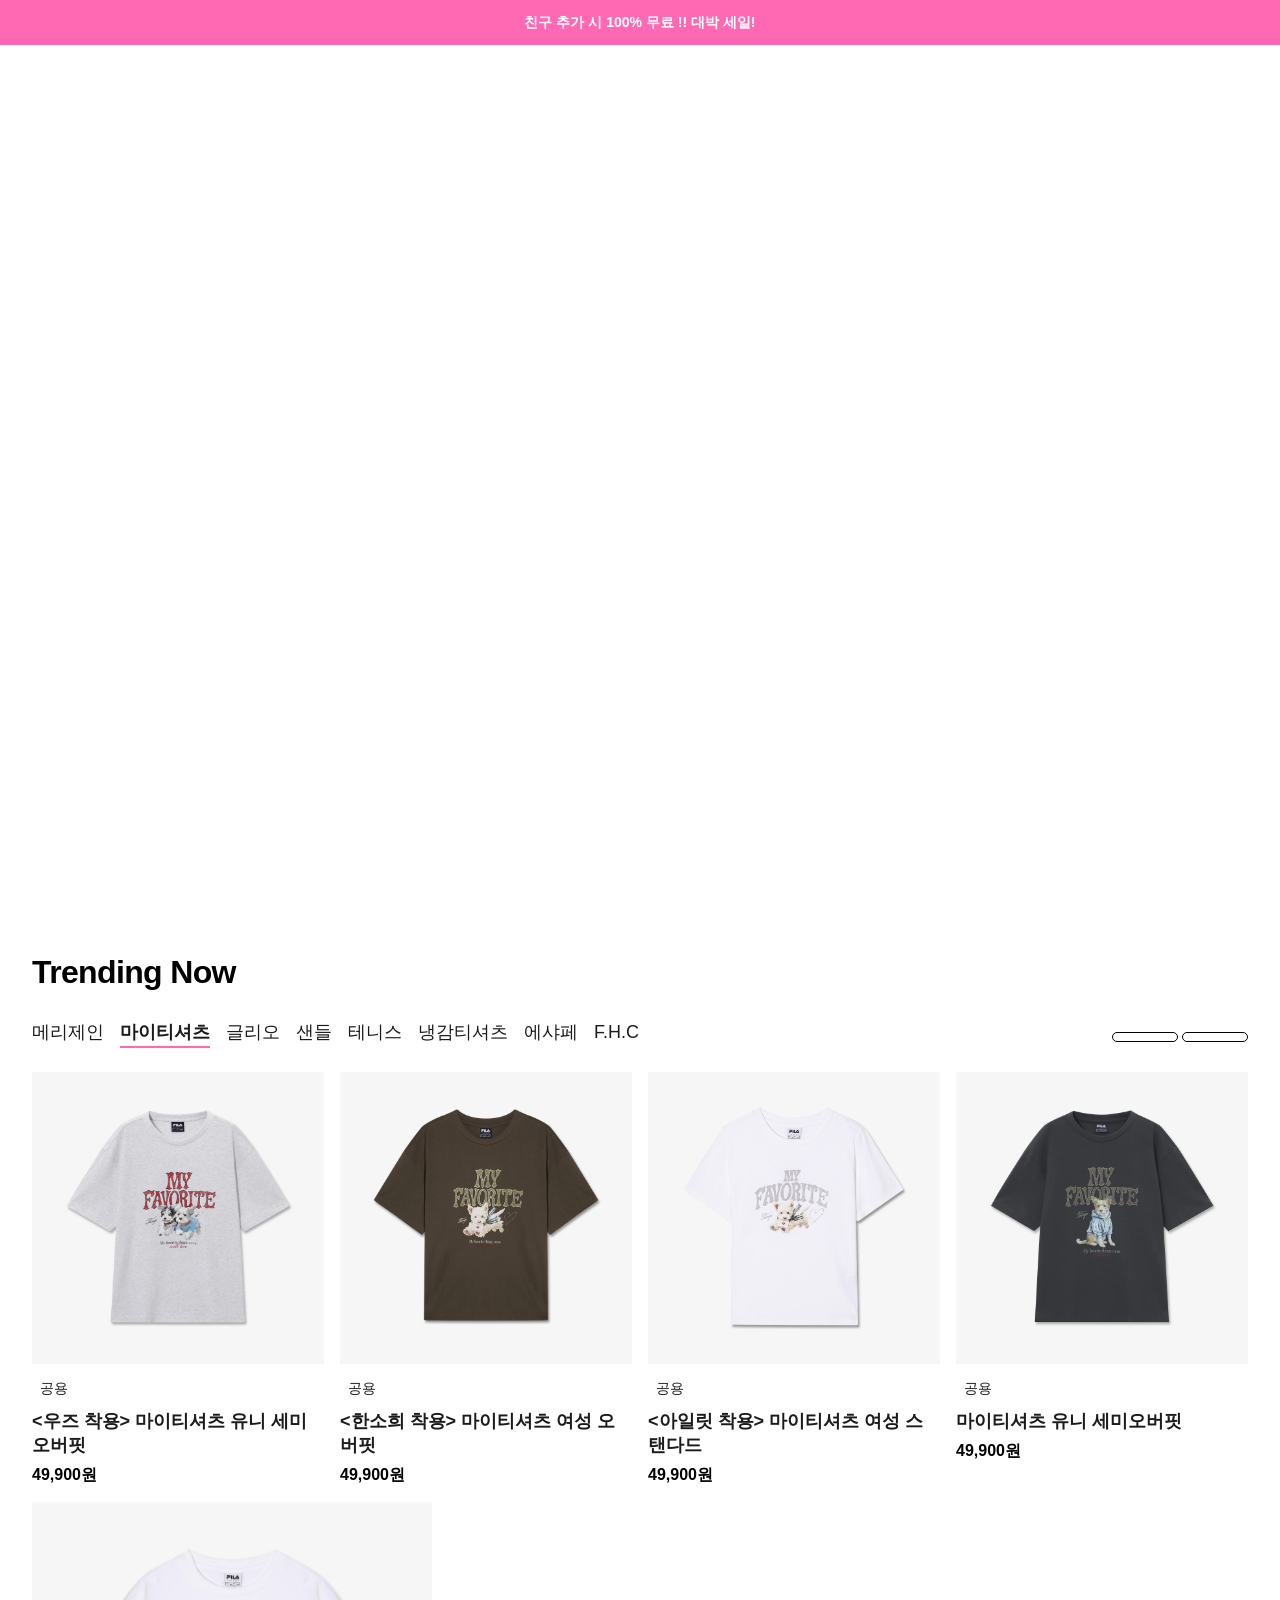
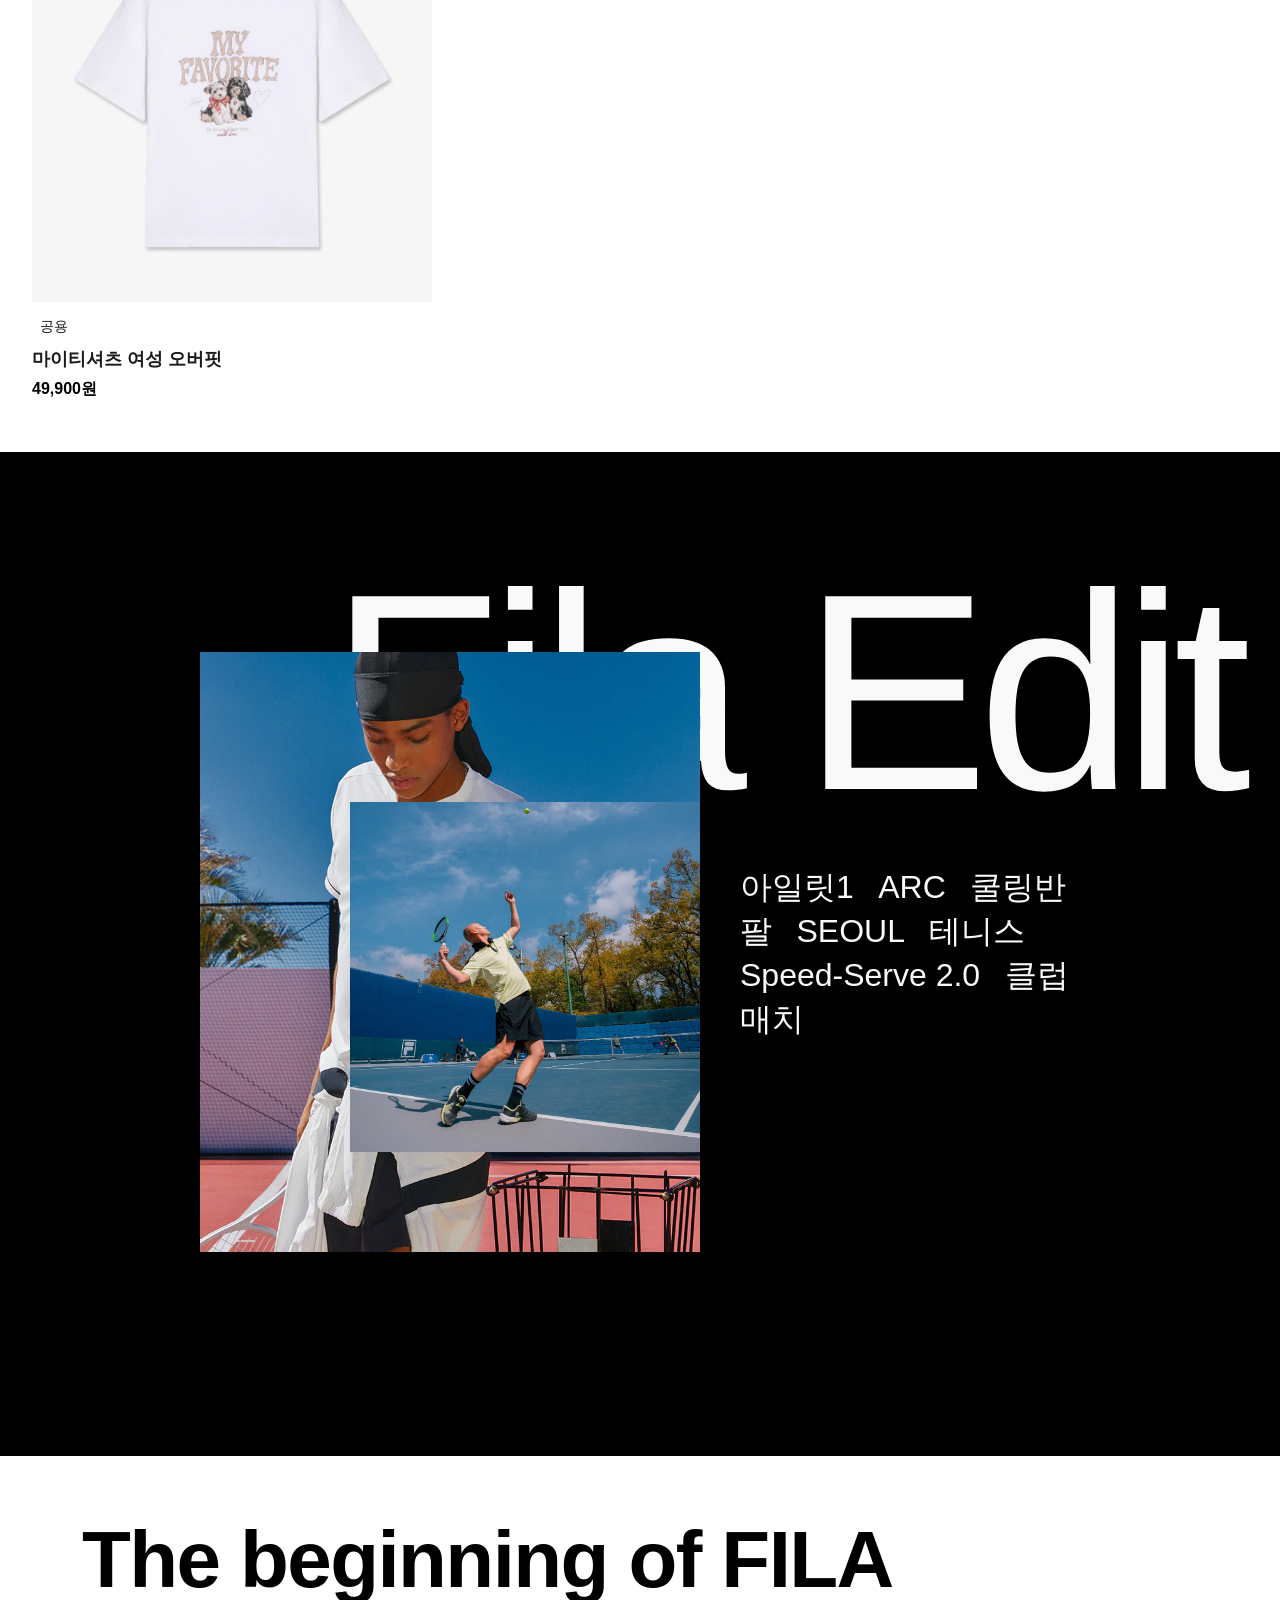
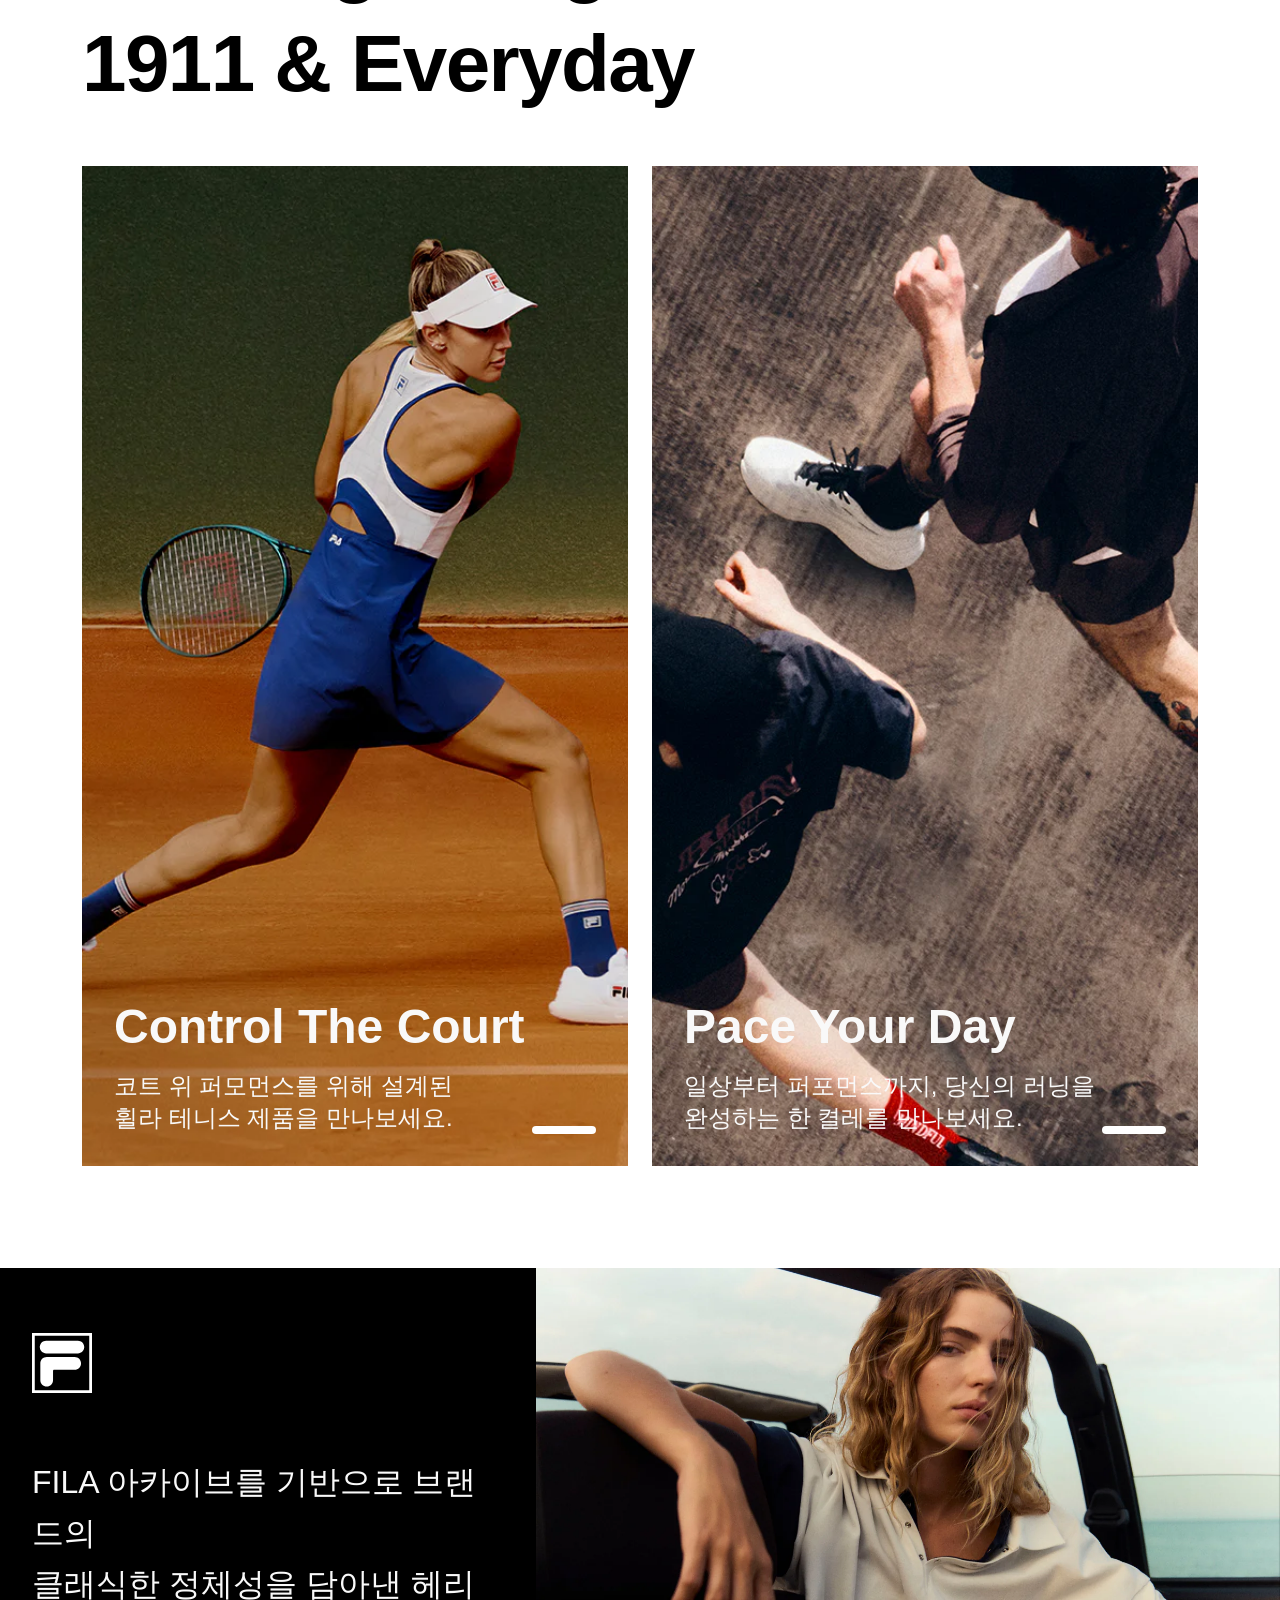
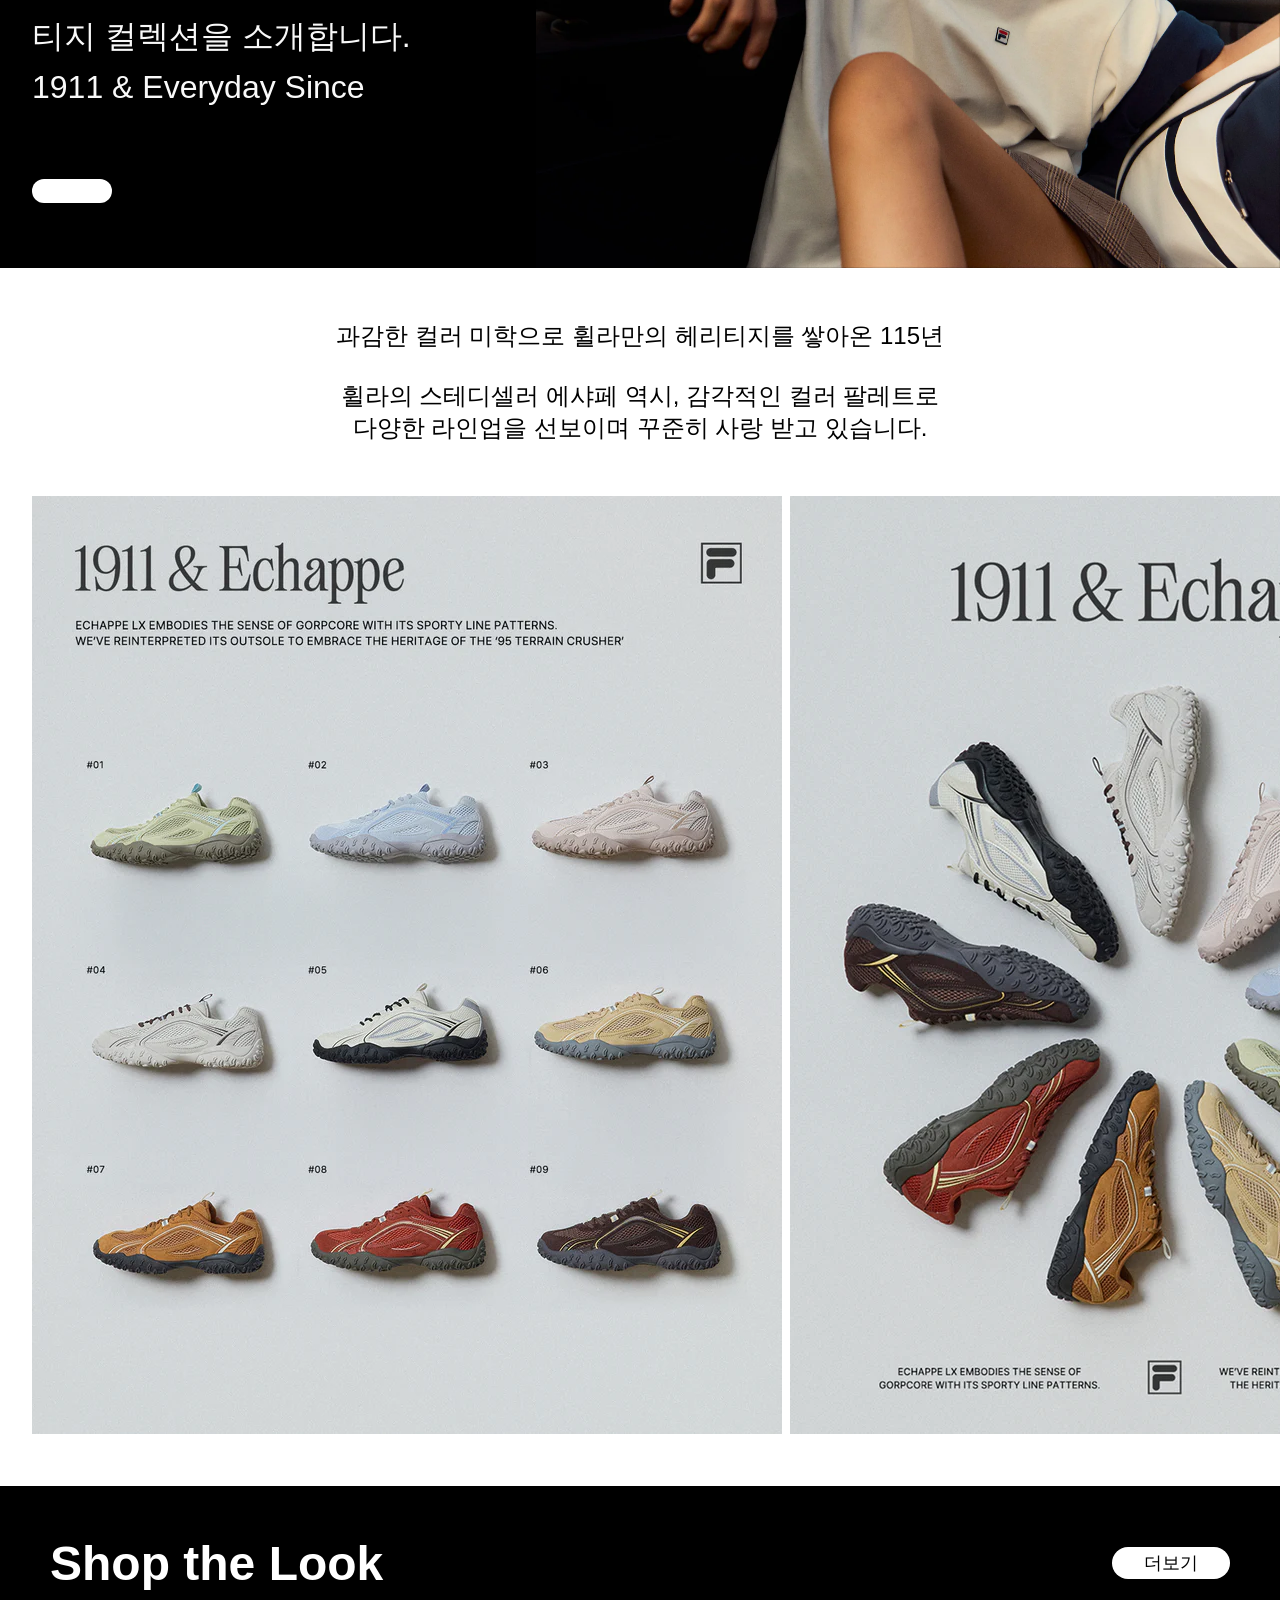
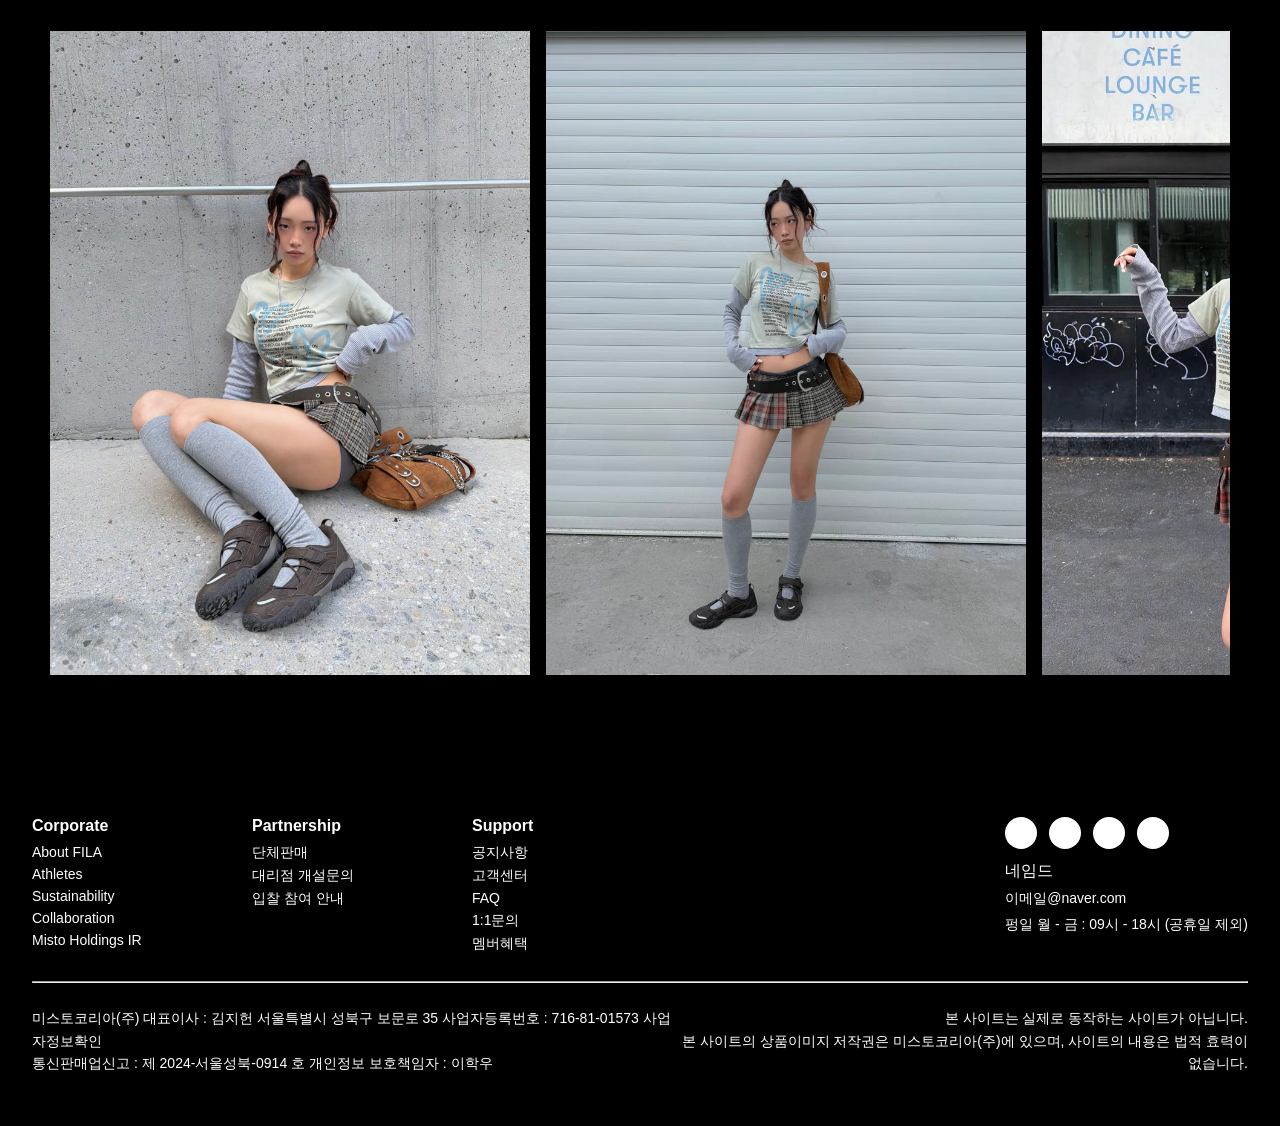
==== commit d8a9c9a3: "끝" ====
--- a/index.html
+++ b/index.html
@@ -26,7 +26,7 @@
         </a>
         
         <ul class="main_menu">
-            <li><a href="#">Women</a></li>
+            <li><a href="./html/product/itemlist.html">Women</a></li>
             <li><a href="#">Men</a></li>
             <li><a href="#">Kids</a></li>
             <li><a href="#">Tennis</a></li>
@@ -61,7 +61,49 @@
 
     <main>
         <section class="hero_section">
-            <video playsinline="true" autoplay="autoplay" loop="loop" muted="muted" preload="metadata" poster="//www.fila.co.kr/cdn/shop/files/preview_images/40ed1433d6f740edae9171f7a3066c3a.thumbnail.0000000000_1100x.jpg?v=1778488149"><source src="//www.fila.co.kr/cdn/shop/videos/c/vp/40ed1433d6f740edae9171f7a3066c3a/40ed1433d6f740edae9171f7a3066c3a.HD-1080p-7.2Mbps-83835070.mp4?v=0" type="video/mp4"><img src="//www.fila.co.kr/cdn/shop/files/preview_images/40ed1433d6f740edae9171f7a3066c3a.thumbnail.0000000000_1100x.jpg?v=1778488149"></video>
+			<div class="hero_btn">
+				<button type="button" class="left_btn">
+					<i class="fa-solid fa-caret-left"></i>
+				</button>
+				<button type="button" class="right_btn">
+					<i class="fa-solid fa-caret-right"></i>
+				</button>
+			</div>
+			<ul class="carousel">
+				<li class="heroslide">
+					<video playsinline="true" autoplay="autoplay" loop="loop" muted="muted" preload="metadata" poster="//www.fila.co.kr/cdn/shop/files/preview_images/40ed1433d6f740edae9171f7a3066c3a.thumbnail.0000000000_1100x.jpg?v=1778488149"><source src="//www.fila.co.kr/cdn/shop/videos/c/vp/40ed1433d6f740edae9171f7a3066c3a/40ed1433d6f740edae9171f7a3066c3a.HD-1080p-7.2Mbps-83835070.mp4?v=0" type="video/mp4"><img src="//www.fila.co.kr/cdn/shop/files/preview_images/40ed1433d6f740edae9171f7a3066c3a.thumbnail.0000000000_1100x.jpg?v=1778488149"></video>
+				</li>
+				<li class="heroslide">
+					<img src="https://www.fila.co.kr/cdn/shop/files/preview_images/2d2319ff42ad47578bfdc01800606d5f.thumbnail.0000000000.jpg?v=1779352668&width=1500" alt="히어로슬라이드">
+				</li>
+				<li class="heroslide">
+					<img src="https://www.fila.co.kr/cdn/shop/files/preview_images/c3aa65635a1d4ef3b623ce94cf4b9d36.thumbnail.0000000000.jpg?v=1778119885&width=1500" alt="히어로슬라이드">
+				</li>
+				<li class="heroslide">
+					<img src="https://www.fila.co.kr/cdn/shop/files/FILA_1911_echappe_main_banner_1.jpg?v=1778638770&width=1500" alt="히어로슬라이드">
+				</li>
+				<li class="heroslide">
+					<img src="https://www.fila.co.kr/cdn/shop/files/1_0cb8a742-ced0-4ae0-a59b-a45fa29b6f56.png?v=1778054643&width=2000" alt="히어로슬라이드">
+				</li>
+				<li class="heroslide">
+					<img src="https://www.fila.co.kr/cdn/shop/files/Frame_1_afda26ad-4744-4131-a3ae-07217a39ed75.png?v=1776910475&width=2000" alt="히어로슬라이드">
+				</li>
+				<li class="heroslide">
+					<img src="https://www.fila.co.kr/cdn/shop/files/Frame_2_380f770a-be3a-4482-93a8-b7302dbfe5c7.png?v=1777509695&width=2000" alt="히어로슬라이드">
+				</li>
+				<li class="heroslide">
+					<img src="https://www.fila.co.kr/cdn/shop/files/WOODZ_MYT_5.png?v=1778804712&width=600" alt="히어로슬라이드">
+				</li>
+				<li class="heroslide">
+					<img src="https://www.fila.co.kr/cdn/shop/files/Frame_184_79b2b38f-e796-4871-8811-525855f484aa.png?v=1777251254&width=2000" alt="히어로슬라이드">
+				</li>
+				<li class="heroslide">
+					<img src="https://www.fila.co.kr/cdn/shop/files/preview_images/ec48bb7a461b41dea868466108b526e5.thumbnail.0000000000.jpg?v=1776387580&width=2000" alt="히어로슬라이드">
+				</li>
+				<li class="heroslide">
+					<img src="https://www.fila.co.kr/cdn/shop/files/preview_images/b47fff7214de44db819510485c6c93ab.thumbnail.0000000000.jpg?v=1778044809&width=2000" alt="히어로슬라이드">
+				</li>
+			</ul>
         </section>
         
         <section class="trending_section">
@@ -173,7 +215,7 @@
 						</a>
 					</li>
 					<li>
-						<a href="#">
+						<a href="./html/product/d">
 							<div class="image_container">
 								<img src="image/clothes4.webp" alt="마이티셔츠 유니 세미오버핏">
 							</div>
--- a/css/index.css
+++ b/css/index.css
@@ -68,6 +68,7 @@
     justify-content: space-between;
     align-items: center;
     padding: 20px 48px;
+    z-index: 99;
 }
 
 header > .home_btn > img{
@@ -118,11 +119,53 @@
 }
 /****************************************************/
 
-main > .hero_section > video{
+.hero_section{
+    position: relative;
     width: 100%;
     height: 100vh;
-    object-fit: cover;
-}
+    overflow: hidden;
+}
+.hero_section .carousel{
+    display: flex;
+    flex-wrap: nowrap;
+    width: 100%;
+    height: 100%;
+    padding: 0;
+    margin: 0;
+    list-style: none;
+    transition: transform 0.5s ease-in-out;
+}
+.hero_section .carousel .heroslide {
+    width: 100%;
+    height: 100%;
+    flex-shrink: 0;
+}
+.hero_section .carousel .heroslide video,
+.hero_section .carousel .heroslide img {
+    width: 100%;
+    height: 100%;
+    object-fit: cover;
+}
+.hero_section .carousel .heroslide{
+    position: relative;
+}
+.hero_section .hero_btn {
+    display: flex;
+    position: absolute;
+    bottom: 40px;
+    right: 40px;
+    gap: 10px;
+    z-index: 80;
+}
+.hero_section .hero_btn button {
+    background: unset;
+    border: solid 2px white;
+    padding: 14px 30px;
+    border-radius: 40px;
+    color: white;
+    cursor: pointer;
+}
+
 /************************************************/
 
 main > .trending_section{
@@ -227,25 +270,38 @@
     color: var(--color-background);
 }
 
-
-
 .edit_section > .image_container{
     position: relative;
     flex: 1;
 }
 .edit_section img.main{
-    width: 70%;
-    height: 100%;
-    object-fit: cover;
+    width: 500px;
+    height: 600px;
+    object-fit: cover;
+
+    &:hover{
+        transform: rotate(-5deg);
+        transition-duration: 1s;
+        transition-timing-function: ease-in-out;
+    }
 }
 .edit_section img.sub{
     position: absolute;
-    top: 50%;
+    top: 150px;
     right: 0;
-    width: 50%;
-    height: 50%;
-    object-fit: cover;
-    transform: translateY(-50%);
+    width: 350px;
+    height: 350px;
+    object-fit: cover;
+    &:hover{
+        transform: rotateZ(10deg);
+        transition-duration: 1s;
+        transition-timing-function: ease-in-out;
+    }
+}
+.edit_section img{
+    width: 100%;
+    height: 100%;
+    object-fit: cover;
 }
 .edit_section > .label_container{
     display: flex;
@@ -259,6 +315,9 @@
     text-decoration: none;
     color: var(--color-background);
     margin-right: 20px;
+    &:hover{
+        color: hotpink;
+    }
 }
 
 
@@ -280,8 +339,15 @@
     font-weight: var(--font-headline-lg-weight);
     line-height: var(--font-headline-lg-line-height);
     letter-spacing: var(--font-headline-lg-letter-spacing);
-
     padding: 0 50px;
+
+    transform: translateY(120%);
+    opacity: 0;
+    transition: all 1.5s ease;
+}
+.information1_section > h2.active {
+    transform: translateY(0);
+    opacity: 1;
 }
 
 .information1_section a{
